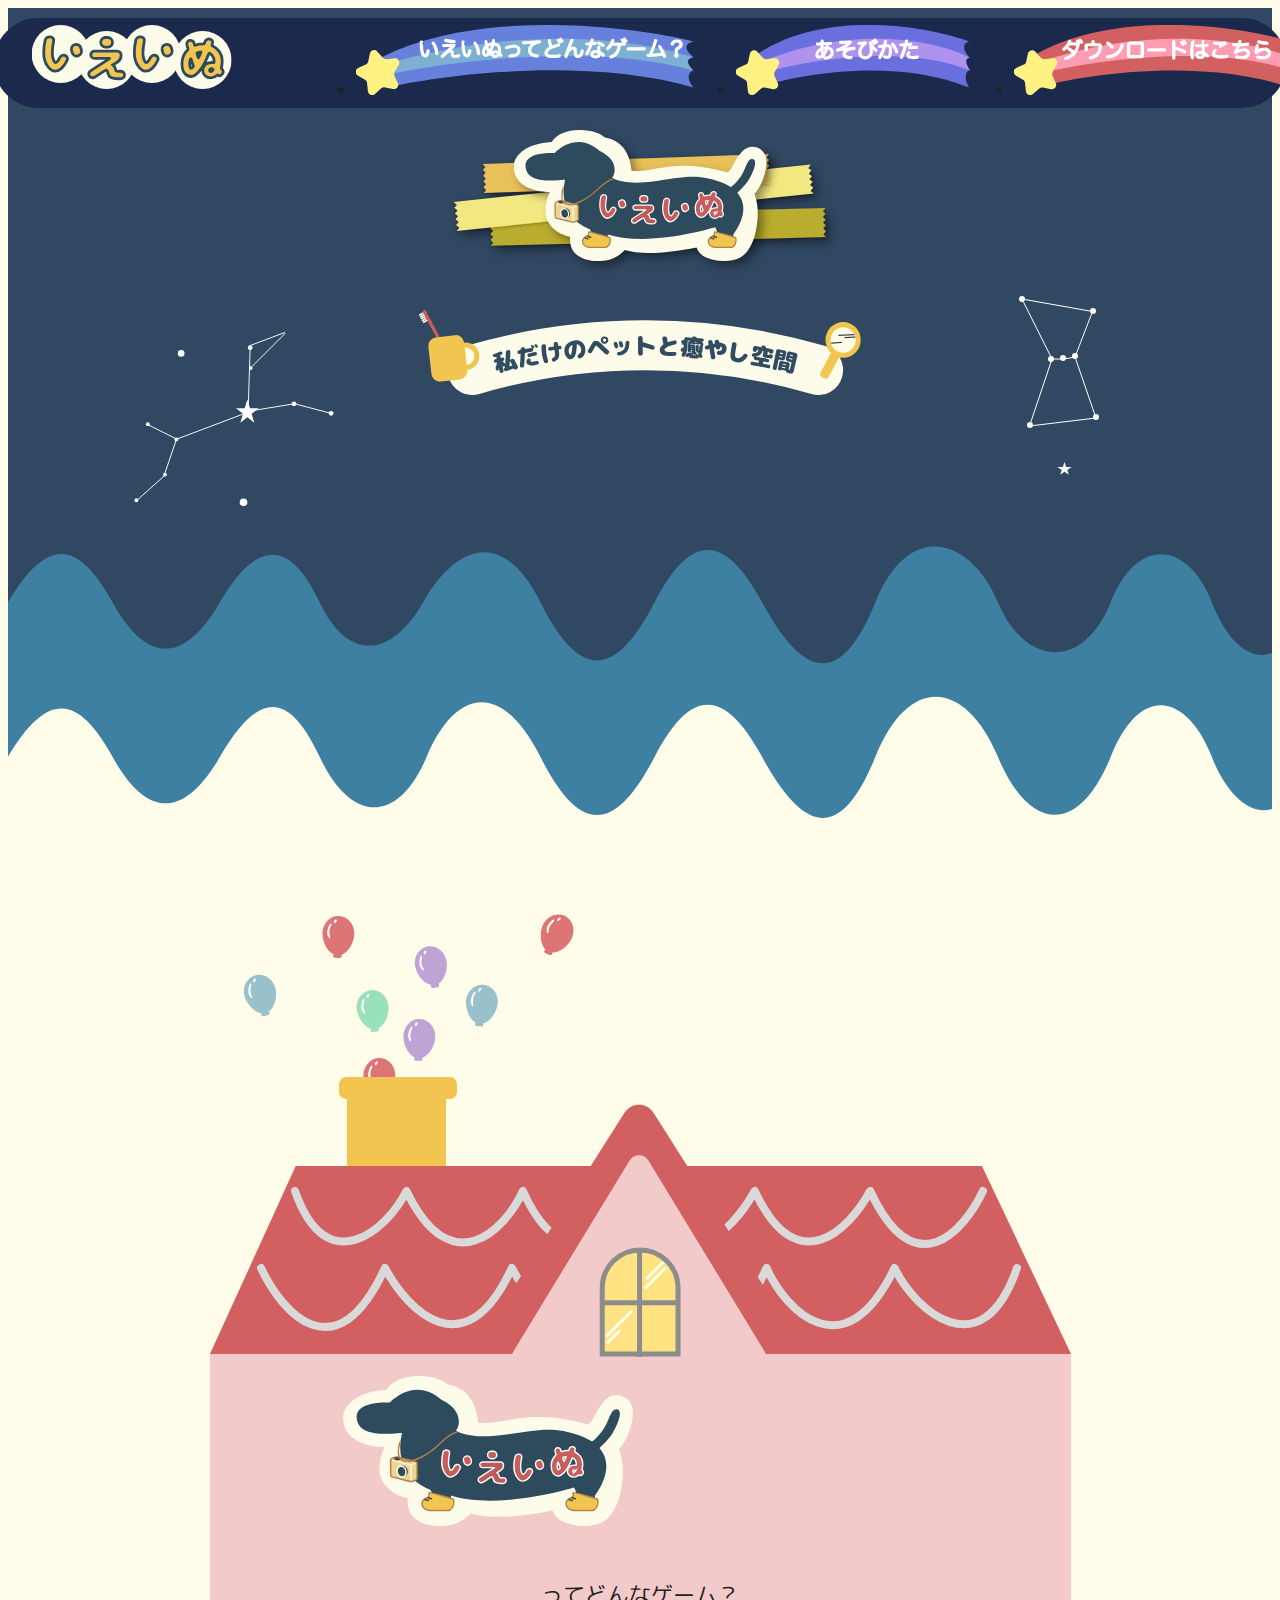
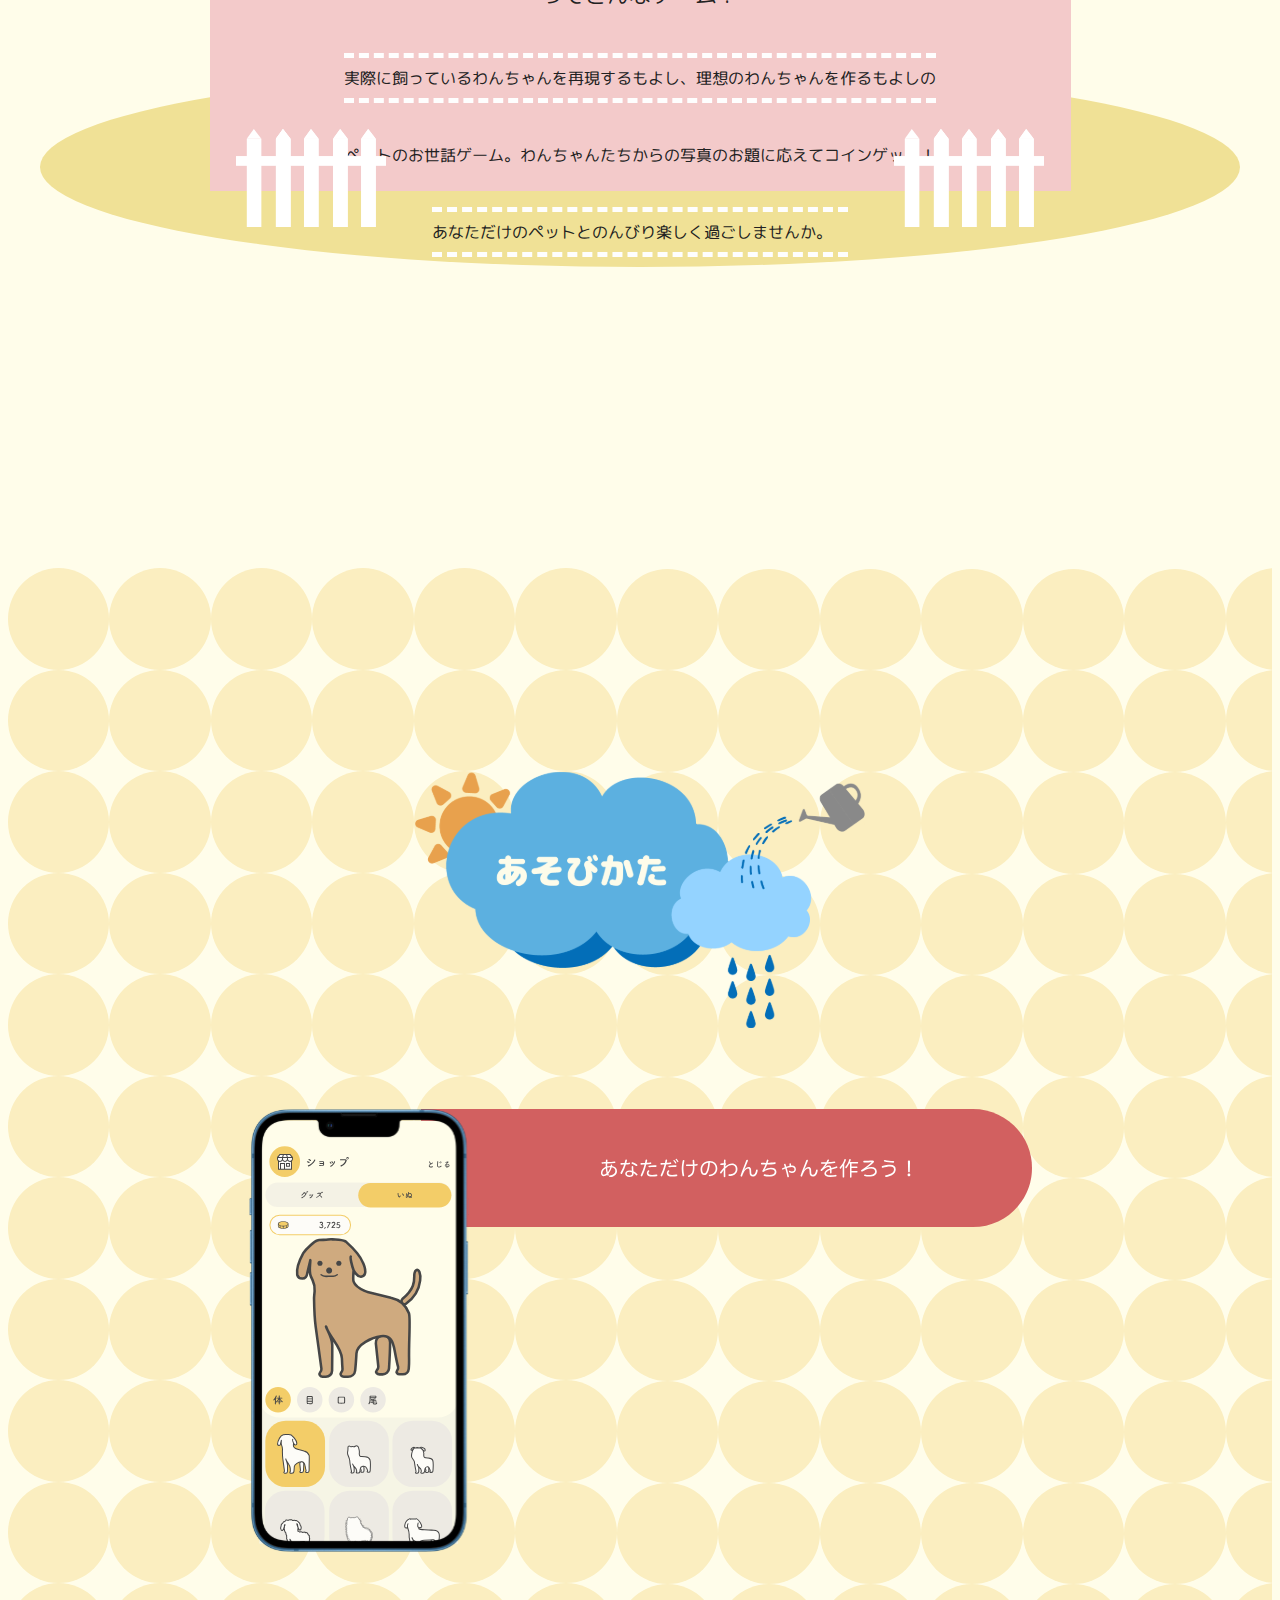
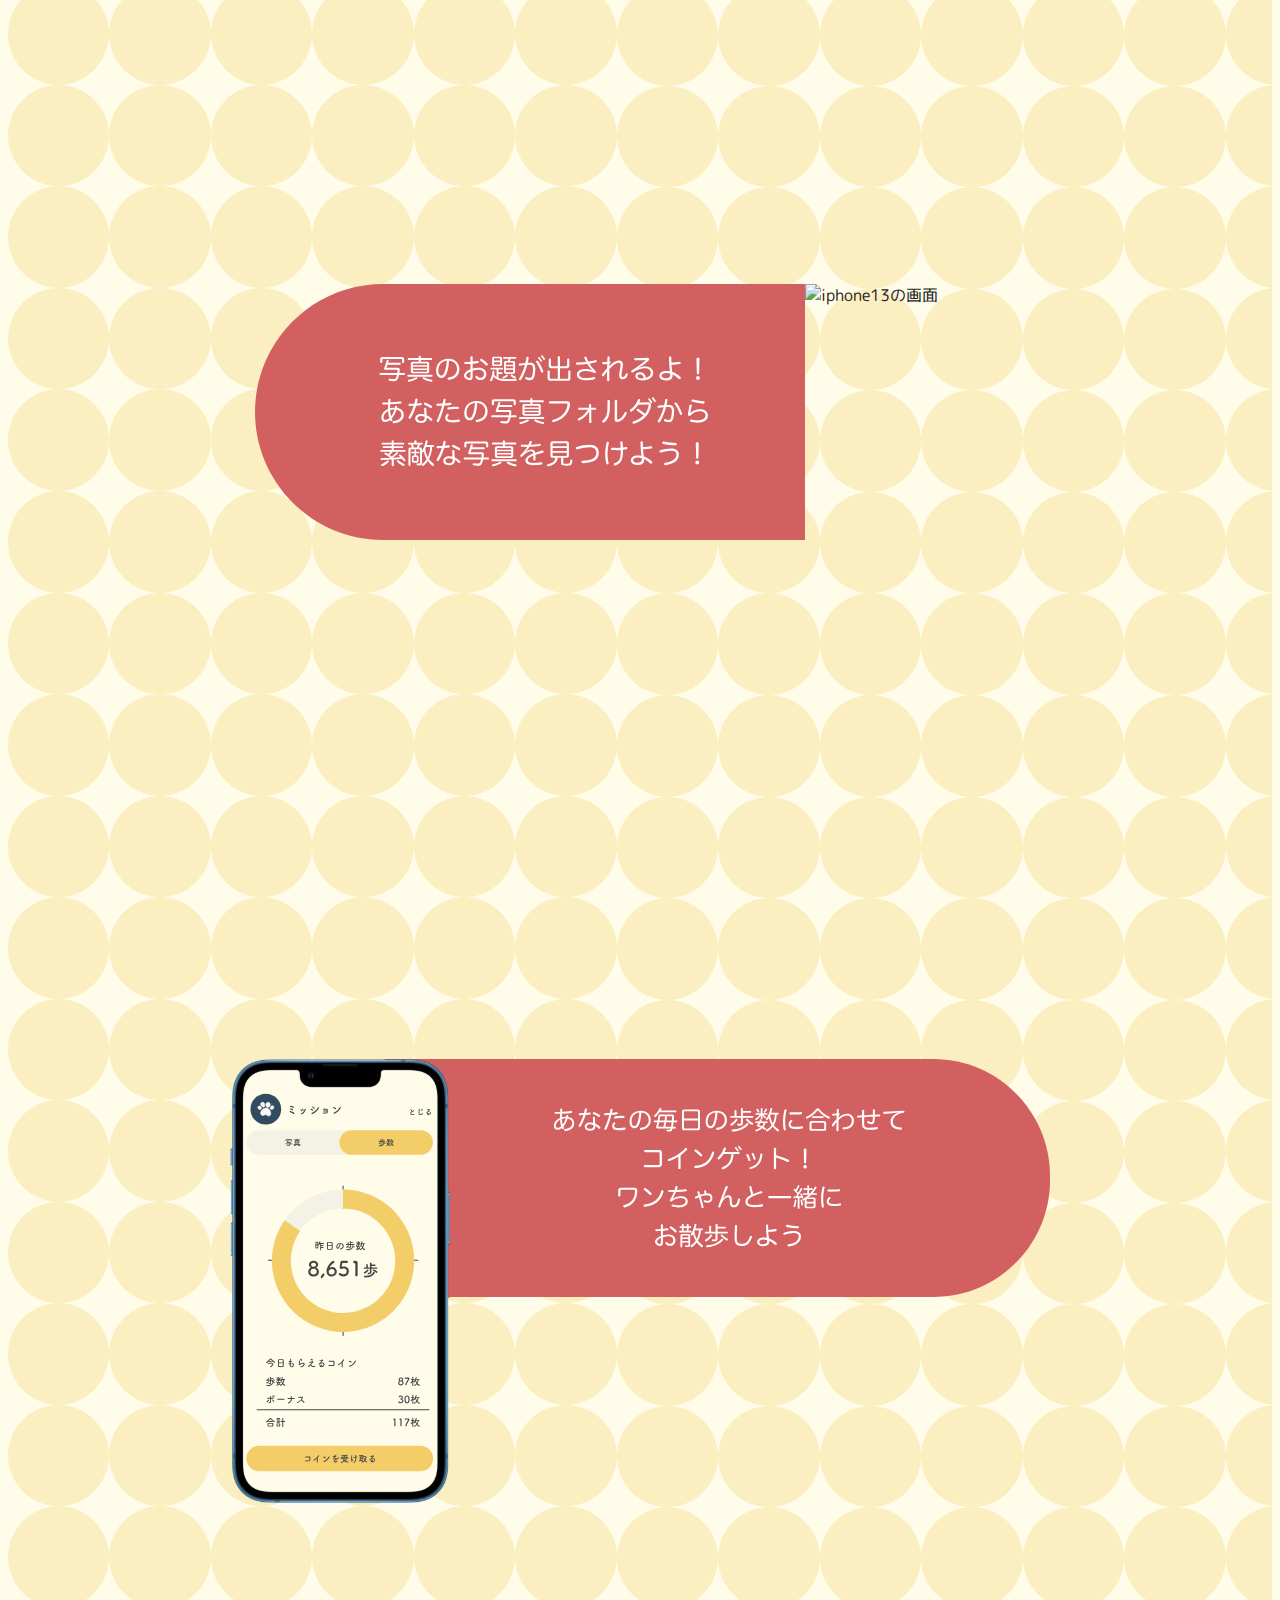
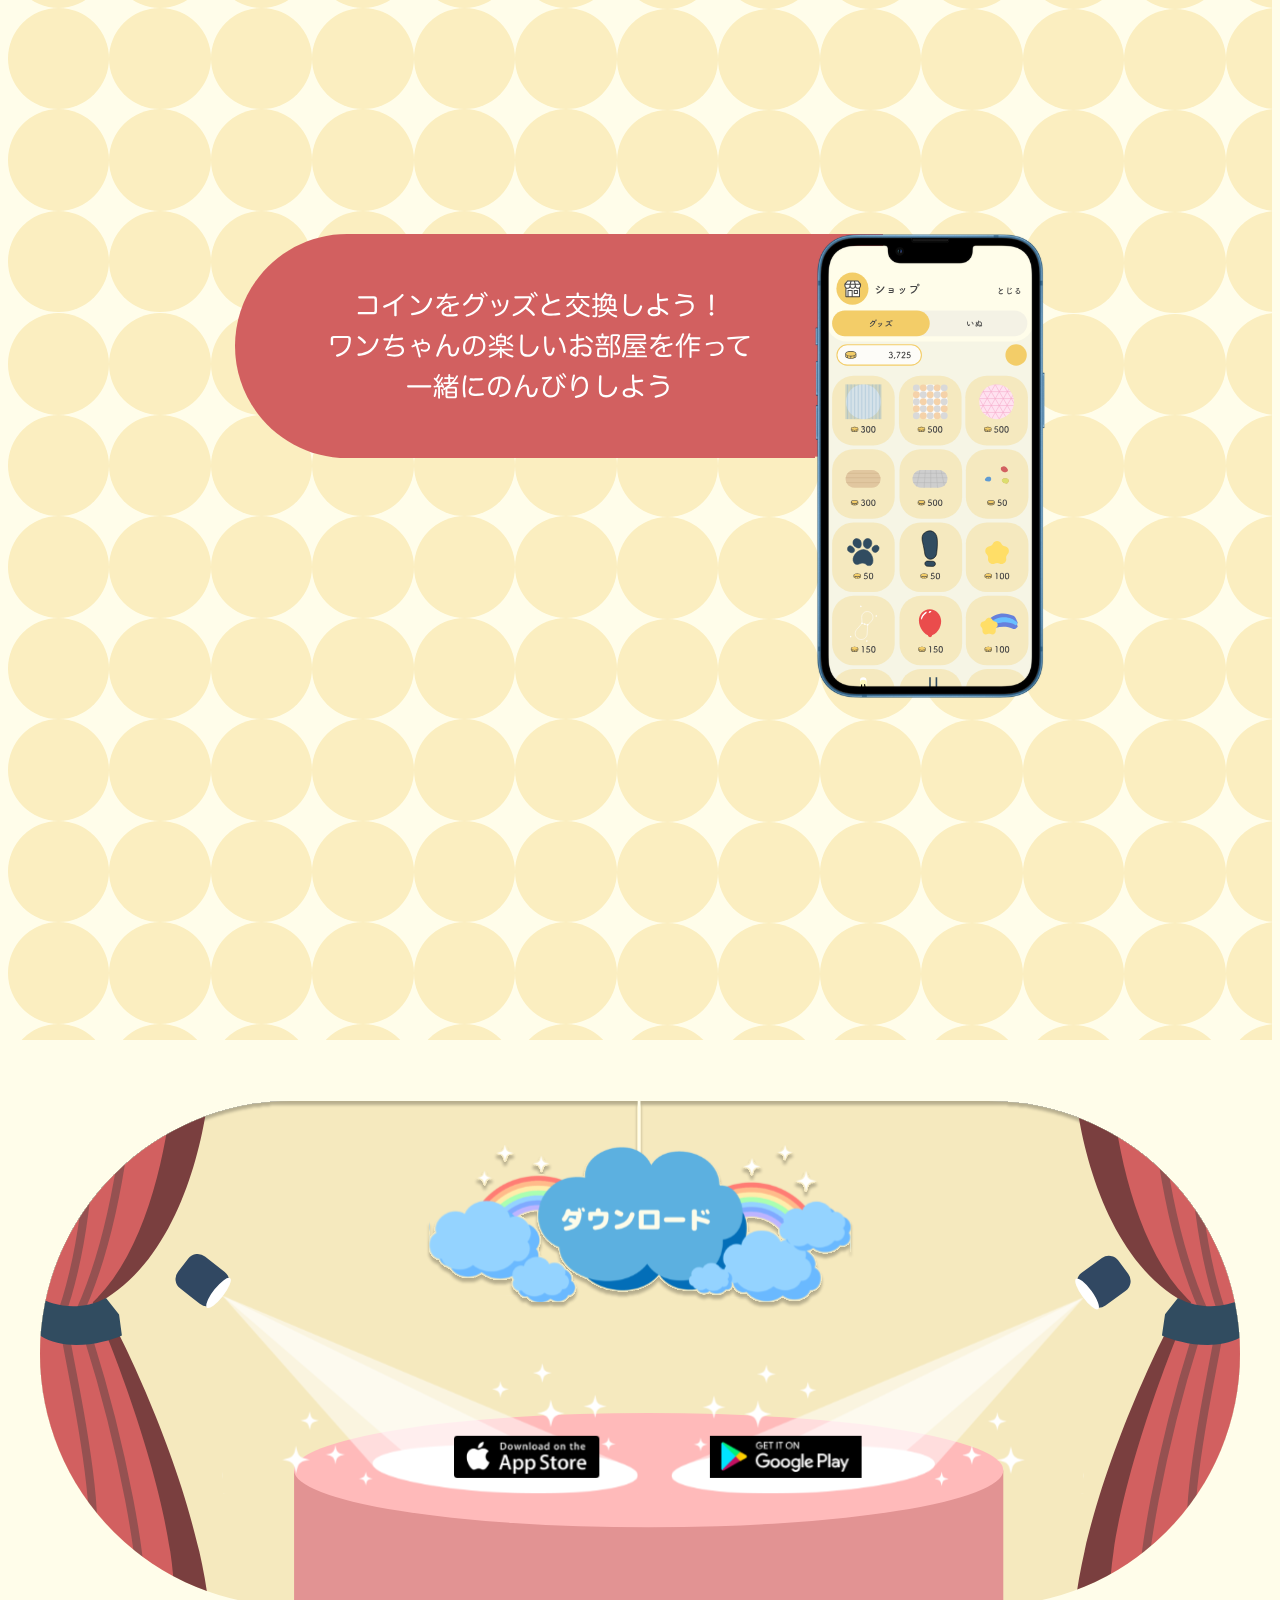
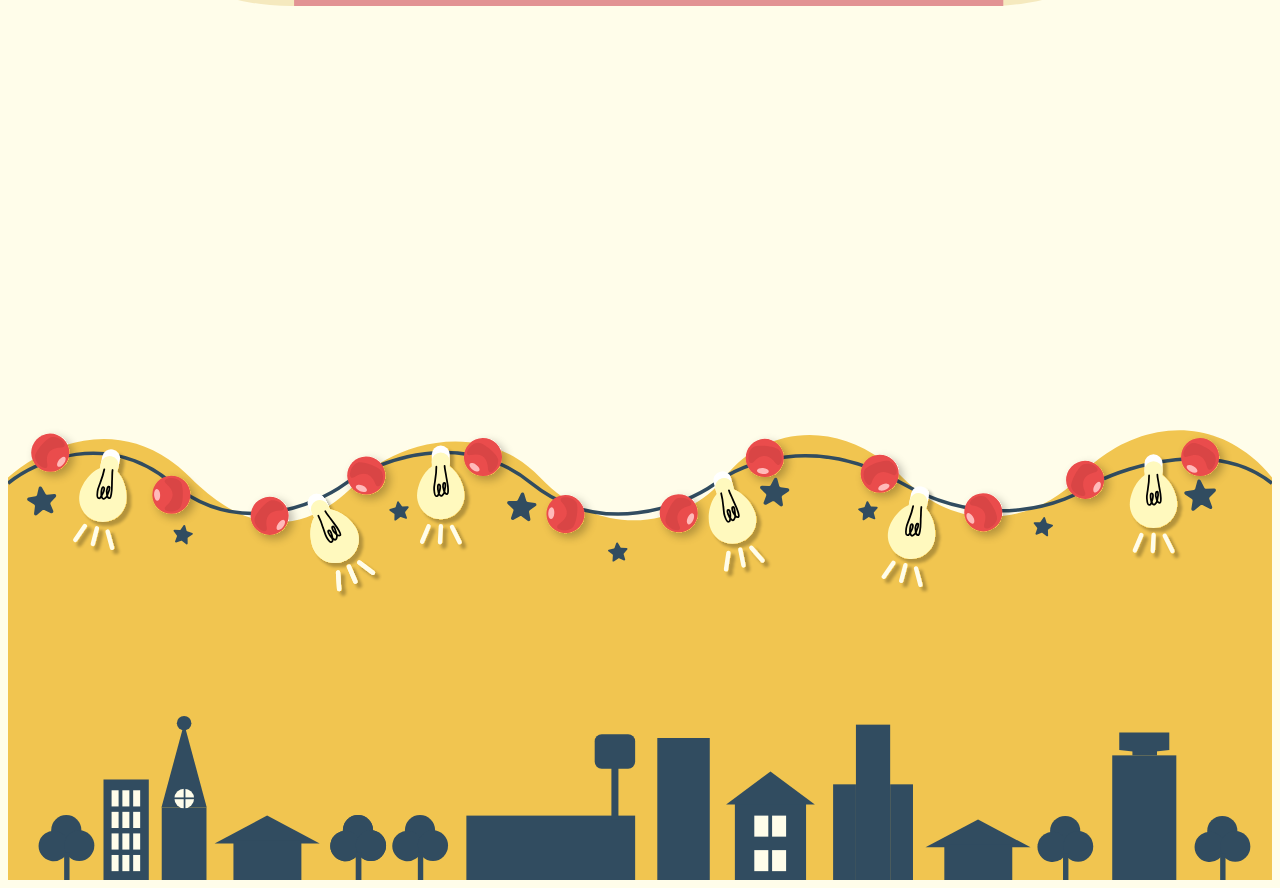
==== index.html @ 3e68071a "test deploy" ====
<!DOCTYPE html>
<html lang="ja">

<head>
  <meta charset="UTF-8" />
  <meta http-equiv="X-UA-Compatible" content="IE=edge" />
  <meta name="viewport" content="width=device-width, initial-scale=1.0" />
  <!-- CSS -->
  <link rel="stylesheet" href="https://cdn.jsdelivr.net/npm/destyle.css@1.0.15/destyle.css" />
  <link rel="stylesheet" href="./style.css" />

  <!-- fonts -->
  <link rel="preconnect" href="https://fonts.googleapis.com" />
  <link rel="preconnect" href="https://fonts.gstatic.com" crossorigin />
  <link href="https://fonts.googleapis.com/css2?family=M+PLUS+Rounded+1c&display=swap" rel="stylesheet">

  <title>いえいぬ</title>
</head>

<body>

  <!-- (1)ここから -->
  <header class="header">
    <h1 class="title">
      <a href="#top">
        <img src="./images/hedder-logo3.svg" alt="いえいぬ" width="200px" height="auto">
      </a>
    </h1>
    <nav class="nav">
      <ul class="menu-group">
        <li class="menu-item">
          <a href="#about">
            <img class="header-button" src="./images/blue_star.svg" alt="いえいぬってどんなゲーム？" width="auto" height="70px">
          </a>
        </li>
        <li class="menu-item">
          <a href="#feature">
            <img class="header-button" src="./images/purple_star.svg" alt="あそびかた" width="auto" height="70px">
          </a>
        </li>
        <li class="menu-item">
          <a href="#install">
            <img class="header-button" src="./images/red_star.svg" alt="ダウンロードはこちら" width="auto" height="70px">
          </a>
        </li>
      </ul>
    </nav>
  </header>
  <!-- (1)ここまで -->


  <main class="main">

    <!-- (2)ここから -->
    <!-- TOP -->
    <section id="top" class="section top">
      <div class="bg-i"></div>
      <div id="particles-js"></div>

      <div id="wrapper">
        <img src="./images/tapes.svg" alt="マスキングテープ" class="top_tape">
        <img src="./images/logo.svg" alt="ロゴ" class="top_logo">
        <img src="./images/sub_title.svg" alt="サブタイトル" class="top_subtitle">
        <img src="./images/dog_star.svg" alt="犬の星座" class="dog_star">
        <img src="./images/orion_star.svg" alt="オリオン座" class="orion_star">
        <img src="./images/star1.svg" alt="星" class="star1">
        <div class="album">
          <img src="./images/dog_1.svg" alt="犬１" class="dog_1">
          <img src="./images/dog_2.svg" alt="犬2" class="dog_2">
          <img src="./images/dog_3.svg" alt="犬3" class="dog_3">
          <img src="./images/dog_4.svg" alt="犬4" class="dog_4">
          <img src="./images/dog_5.svg" alt="犬5" class="dog_5">
        </div>
      </div>

    </section>

    <!--/wrapper-->
    </div>
    <script src="https://cdn.jsdelivr.net/particles.js/2.0.0/particles.min.js"></script>
    <script src="http://coco-factory.jp/ugokuweb/wp-content/themes/ugokuweb/data/move02/5-9/js/5-9.js"></script>
    <!-- (2)ここまで -->


    <!-- (3)ここから -->
    <!-- ABOUT -->
    <section id="about" class="section about">
      <div class="_about">
        <img src="./images/house.svg" alt="家" class="about_house">
        <img src="./images/logo.svg" alt="ロゴ" class="about_logo">
        <div class="border-radius"></div>
        <img src="./images/white.svg" alt="白い柵" class="white1">
        <img src="./images/white.svg" alt="白い柵" class="white2">
        <div class="about text">
          <p class="about text1">ってどんなゲーム？</p>
          <p class="about text2">実際に飼っているわんちゃんを再現するもよし、理想のわんちゃんを作るもよしの</p>
          <p class="about text3">ペットのお世話ゲーム。わんちゃんたちからの写真のお題に応えてコインゲット！</p>
          <p class="about text4">あなただけのペットとのんびり楽しく過ごしませんか。　</p>
        </div>
      </div>

    </section>
    <!-- (3)ここまで -->


    <!-- (4)ここから -->
    <!-- サービスの特徴 -->
    <section id="feature" class="section feature">
      <h2>
        <img src="./images/feature_clowd2@300x 1.svg" alt="遊び方雲" class="feature_cloud2">
      </h2>

      <div class="feature_all">
        <div class="f1">
          <img src="./images/iphone13_.1.svg" alt="iphone13の画面" class="iphone13_2">
          <img src="./images/red_feature1.svg" alt="遊び方説明" class="redfeature1">
          <div class="footprints1">
            <img src="./images/footprint.svg" alt="足跡" class="footprint1 _1 fadeIn">
            <img src="./images/footprint_2.svg" alt="" class="footprint1 _2 fadeIn">
            <img src="./images/footprint.svg" alt="" class="footprint1 _3 fadeIn">
            <img src="./images/footprint_2.svg" alt="" class="footprint1 _4 fadeIn">
            <img src="./images/footprint.svg" alt="" class="footprint1 _5 fadeIn">
            <img src="./images/footprint_2.svg" alt="" class="footprint1 _6 fadeIn">
          </div>
        </div>
        <div class="f2">
          <img src="./images/red_feature2.svg" alt="遊び方説明" class="red feature2">
          <img src="./images/iphone13.2.svg" alt="iphone13の画面" class="iphone13_2">
          <div class="footprints2">
            <img src="./images/dog_footprint.svg" alt="" class="footprint2 _1 fadeIn">
            <img src="./images/dog_footprint.svg" alt="" class="footprint2 _2 fadeIn">
            <img src="./images/dog_footprint.svg" alt="" class="footprint2 _3 fadeIn">
            <img src="./images/dog_footprint.svg" alt="" class="footprint2 _4 fadeIn">
            <img src="./images/dog_footprint.svg" alt="" class="footprint2 _5 fadeIn">
            <img src="./images/dog_footprint.svg" alt="" class="footprint2 _6 fadeIn">
          </div>
        </div>

        <div class="f3">
          <img src="./images/iphone13.3.svg" alt="iphone13の画面" class="iphone13_3">
          <img src="./images/red_feature3.svg" alt="遊び方説明" class="red feature3">
          <div class="footprints3">
            <img src="./images/footprint.svg" alt="" class="footprint3 _1 fadeIn">
            <img src="./images/footprint_2.svg" alt="" class="footprint3 _2 fadeIn">
            <img src="./images/footprint.svg" alt="" class="footprint3 _3 fadeIn">
            <img src="./images/footprint_2.svg" alt="" class="footprint3 _4 fadeIn">
            <img src="./images/footprint.svg" alt="" class="footprint3 _5 fadeIn">
            <img src="./images/footprint_2.svg" alt="" class="footprint3 _6 fadeIn">
          </div>
        </div>

        <div class="f4">
          <img src="./images/red_feature4.svg" alt="遊び方説明" class="red feature4">
          <img src="./images/iphone13.4.svg" alt="iphone13の画面" class="iphone13_4">
          <div class="footprints4">
            <img src="./images/dog_footprint.svg" alt="" class="footprint4 _1 fadeIn">
            <img src="./images/dog_footprint.svg" alt="" class="footprint4 _2 fadeIn">
            <img src="./images/dog_footprint.svg" alt="" class="footprint4 _3 fadeIn">
            <img src="./images/dog_footprint.svg" alt="" class="footprint4 _4 fadeIn">
            <img src="./images/dog_footprint.svg" alt="" class="footprint4 _5 fadeIn">
            <img src="./images/dog_footprint.svg" alt="" class="footprint4 _6 fadeIn">
          </div>
        </div>
      </div>
    </section>

    <!-- (4)ここまで -->


    <!-- (5)ここから -->
    <!-- インストール -->
    <section id="install" class="section install">
      <img src="./images/download4.svg" class="download">
    </section>
    <!-- (5)ここまで -->

  </main>


  <!--  (6)ここから -->
  <footer class="footer">
    <img src="./images/footer.svg" alt="フッター">
  </footer>
  <!-- (6)ここまで -->

  <!-- JS -->
  <script src="./index.js"></script>

</body>

</html>
---- style.css ----
/* フォントファイル読み込みのための記述 */
/* @font-face {
  font-family: "main-font";
  src: url("./fonts/file-name.woff") format("woff");
} */



/*
決まっている分だけでも事前に使用しておく
ex) root:{}のメインカラーやbody{}のフォント指定など
*/

/*
[注意事項]
1) 同じクラス名・ID名を使用しないように気を付ける
2) 基本的にタグ名をセレクタには使用しない
  ただし、".top > img"みたいなタグ名の使用方法はOK
*/


:root{
  --main-color:#fefefe;
  --color-black:#212121;
  --header-height:100px;
}

html {
  scroll-behavior: smooth;
}

body {
  font-family: 'M PLUS Rounded 1c', sans-serif;
  color: var(--color-black);
  min-height: 100vh;
  overflow-x: hidden;
  display:flex;
  flex-direction: column;
}

.main {
  flex: 1;
}

/*  */
body {
  font-family: 'M PLUS Rounded 1c', sans-serif;
  color: var(--color-black);
  min-height: 100vh;
  overflow-x: hidden;
  display:flex;
  flex-direction: column;
  background-color: #fffdea;
}
/*  */



/* (1)ここから */
/* .header{
  z-index: 100;
  display: flex;
  width: 95%;
  height: 80px;
  background-color: #1b294c;
  align-items: center;
  border-radius: 60px;
  position: fixed;
  margin-top: 20px;
  margin-left: 30px;
  margin-right: 20px;
} */

/* .title{
  margin-right: auto;
  margin-left: 3%;
} */

/* .menu-group{
  margin-right: 10px;
} */

/* .menu-item{
  list-style: none;
  display: inline-block;
  padding: 20px;
  margin-top: 20px;
  color: #FFFFFF;
} */


/*  */
.header {
  position: fixed;
  width: 95vw;
  height: 10vh;

  padding-left: 3vw;
  padding-right: 3vw;

  top: 2vh;
  left: 50%;
  transform: translateX(-50%);

  background-color: #1b294c;
  border-radius: 5vh;

  display: flex;
  justify-content: space-between;
  align-items: center;
  z-index: 100;
}

.title {
  display: inline-block;
}

.menu-group {
  display: flex;
  justify-content: center;
  align-items: center;
  gap: 5%;
}

/*  */



/* (1)ここまで */

.section{
  scroll-margin-top: var(---header-height);
}

/* (2)ここから */
/* .section.top {
  scroll-margin-top: var(--header-height);
  width: 100%;
  height: 100vh;
  background-color: #fffdea;
  position: relative;
}

._top {
  display: flex;
  flex-direction: column;
  justify-content: center;
  align-items: center;
  width: 100%;
  height: 80vh;
}

.dog_star {
  width: 200px;

  position: absolute;
  top: 45%;
  left: 10%;
}

.orion_star {
  position: absolute;
  top: 40%;
  left: 80%;
}

.star1 {
  position: absolute;
  top: 63%;
  left: 83%;
  width: 15px;
}

#particles-js{
  position:absolute;
  width: 110%;
  height: 100%;
}

#wrapper{
  position: absolute;
  width:110%;
  height: 100%;
}

.top_tape {
  width: 470px;
  height: auto;
  filter: drop-shadow(5px 5px 5px rgba(0,0,0,0.4));

  position: absolute;
  top: 28%;
  left: 50%;
  transform: translateX(-50%);
}

.top_logo {
  width: 290px;
  height: auto;
  filter: drop-shadow(5px 5px 5px rgba(0,0,0,0.4));

  position: absolute;
  top: 25%;
  left: 50%;
  transform: translateX(-50%);
}

.top_subtitle{
  width: 500px;
  height: auto;

  position: absolute;
  top: 45%;
  left: 50%;
  transform: translateX(-50%);
}

.album {
  position: absolute;
  top: 60%;
	left: 50%;
  transform: translateX(-50%);
}

.album img {
  animation-name: album;
  animation-duration: 10s;
  animation-iteration-count: infinite;
  opacity: 0;
}

.dog_1 {
  border-radius: 50%;
  width:  300px;
  height: 300px;
  display: block;
  margin: 0 auto;
  animation-delay:0s;
  -webkit-animation-delay:0s;
}

.dog_2 {
  border-radius: 50%;
  width:  300px;
  height: 300px;

  position: absolute;
  top: 0px;
  animation-delay:2s;
  -webkit-animation-delay:2s;
}

.dog_3 {
  border-radius: 50%;
  width:  300px;
  height: 300px;
  position: absolute;
  top: 0px;
  animation-delay:4s;
  -webkit-animation-delay:4s;
}

.dog_4 {
  border-radius: 50%;
  width:  300px;
  height: 300px;
  position: absolute;
  top: 0px;
  animation-delay:6s;
  -webkit-animation-delay:6s;
}

.dog_5 {
  border-radius: 50%;
  width:  300px;
  height: 300px;
  position: absolute;
  top: 0px;
  animation-delay:8s;
  -webkit-animation-delay:8s;
}

@keyframes album {
  0%{ opacity: 0;}
  10%{ opacity: 1;}
  20%{ opacity: 1;}
  30%{ opacity: 0;}
  100%{ opacity: 0;}
}

@-webkit-keyframes album {
  0%{ opacity: 0;}
  10%{ opacity: 1;}
  20%{ opacity: 1;}
  30%{ opacity: 0;}
  100%{ opacity: 0;}
} */


.section.top {
  width: 100%;
  height: 100vh;
  position: relative;
}

.top > .bg-i {
  width: 100%;
  height: 100%;
  background-image: url(./images/top_sky.svg);
  background-size: auto 90%;
  background-repeat: repeat-x;
}

#particles-js {
  position: absolute;
  width: 100%;
  height: 90%;
  top: 0;
  left: 0;
}

#wrapper {
  position: absolute;
  z-index: 1;
  top: 0;
  left: 0;
  width: 100%;
  height: 80%;
}

.dog_star {
  width: 200px;

  position: absolute;
  top: 45%;
  left: 10%;
}

.orion_star {
  position: absolute;
  top: 40%;
  left: 80%;
}

.star1 {
  position: absolute;
  top: 63%;
  left: 83%;
  width: 15px;
}

.top_tape {
  width: 30%;
  height: auto;
  filter: drop-shadow(5px 5px 5px rgba(0,0,0,0.4));

  position: absolute;
  top: 20%;
  left: 50%;
  transform: translateX(-50%);
}

.top_logo {
  width: 20%;
  height: auto;
  filter: drop-shadow(5px 5px 5px rgba(0,0,0,0.4));

  position: absolute;
  top: 17%;
  left: 50%;
  transform: translateX(-50%);
}

.top_subtitle{
  width: 35%;
  height: auto;

  position: absolute;
  top: 42%;
  left: 50%;
  transform: translateX(-50%);
}


.album {
  position: absolute;
  top: 60%;
	left: 50%;
  transform: translateX(-50%);
}

.album img {
  animation-name: album;
  animation-duration: 10s;
  animation-iteration-count: infinite;
  opacity: 0;
}

.dog_1 {
  border-radius: 50%;
  width:  35vh;
  height: 35vh;
  display: block;
  margin: 0 auto;
  animation-delay:0s;
  -webkit-animation-delay:0s;
}

.dog_2 {
  border-radius: 50%;
  width:  35vh;
  height: 35vh;

  position: absolute;
  top: 0px;
  animation-delay:2s;
  -webkit-animation-delay:2s;
}

.dog_3 {
  border-radius: 50%;
  width:  35vh;
  height: 35vh;
  position: absolute;
  top: 0px;
  animation-delay:4s;
  -webkit-animation-delay:4s;
}

.dog_4 {
  border-radius: 50%;
  width:  35vh;
  height: 35vh;
  position: absolute;
  top: 0px;
  animation-delay:6s;
  -webkit-animation-delay:6s;
}

.dog_5 {
  border-radius: 50%;
  width:  35vh;
  height: 35vh;
  position: absolute;
  top: 0px;
  animation-delay:8s;
  -webkit-animation-delay:8s;
}

@keyframes album {
  0%{ opacity: 0;}
  10%{ opacity: 1;}
  20%{ opacity: 1;}
  30%{ opacity: 0;}
  100%{ opacity: 0;}
}

@-webkit-keyframes album {
  0%{ opacity: 0;}
  10%{ opacity: 1;}
  20%{ opacity: 1;}
  30%{ opacity: 0;}
  100%{ opacity: 0;}
}


/* (2)ここまで */


/* (3)ここから */
.section.about {
  scroll-margin-top: var(--header-height);
  width: 100%;
  height: 140vh;
  background-color: #fffdea;
}

._about {
  display: flex;
  flex-direction: column;
  justify-content: center;
  align-items: center;

  position: relative;
}

.about_house {
  z-index: 20;

}

.about_logo {
  width: 290px;
  height: auto;

  position: absolute;
  z-index: 30;
  top: 53%;
  left: 38%;
  transform: translateX(-50%);
}

.about_logo {
  animation: about_logo 3s infinite ease-in-out .8s alternate;
  display: inline-block;
  transition: 1.0s ease-in-out;
}

@keyframes about_logo {
  0% {
    transform:translate(0, 0) rotate(-3deg);
  }
  50% {
    transform:translate(0, -3px) rotate(0deg);
  }
  100% {
    transform:translate(0, 0) rotate(3deg);
  }
}

.about.text {
  position:absolute;
  top: 73%;
  left: 50%;
  transform: translateX(-50%);
  z-index: 40;
  line-height: 40px;

  display: flex;
  flex-direction: column;
  justify-content: center;
  align-items: center;
}

.about.text1 {
  font-size: 22px;
  color: #212121;
}
.about.text2 {
  font-size: medium;
  color: #212121;
  border-top: dashed 5px #fefefe;
  border-bottom:dashed 5px #fefefe;
}

.about.text3 {
  font-size: medium;
  color: #212121;
}

.about.text4 {
  font-size: medium;
  color: #212121;
  border-top: dashed 5px #fefefe;
  border-bottom:dashed 5px #fefefe;
}

.border-radius {
  width: 1200px;
  height: 200px;
  line-height: 100px;
  background-color: #f0e196;
  border-radius: 50%;

  position: absolute;
  z-index: 10;
  top: 86%;
  left: 50%;
  transform: translateX(-50%);
}

.white1{
  width: 150px;
  position: absolute;
  z-index: 50;
  top: 93%;
  left: 18%;
}


.white2{
  width: 150px;
  position: absolute;
  z-index: 50;
  top: 93%;
  right: 18%;
}

/* (3)ここまで */


/* (4)ここから */
.section.feature {
  scroll-margin-top: var(--header-height);
  height: 408vh;
  background-color: #fffdea;
  background-image: url(./images/yellow_circles.svg);
  width: 100%;

  display: flex;
  justify-content: center;
  flex-direction: column;
  gap: 20px;
}

h2 {
  display: flex;
  justify-content: center;
  align-items: flex-end;
  width: 100%;
  height: 50vh;
}

.feature_cloud2 {
  width: 450px;
  height: auto;
}

.feature_all {
  display: flex;
  justify-content: center;
  align-items: center;
  flex-direction: column;
  gap: 10px;

  width: 100%;
  height: 360vh;
}

.f1 {
  height: 85vh;
  display: flex;
  align-items: flex-start;
  justify-content: center;

  position: relative;
}

.iphone13_1 {
  width: 230px;
  height: auto;
}

.red.feature1 {
  width: 650px;
  height: auto;
}

.footprints1 {
  position: absolute;
  top: 20%;
  right: 10%;
  width: 480px;
  height: 60vh;
}

.footprint1._1 {
  position: absolute;
  width: 40px;
  top: 5%;
  right:5%;
}

.footprint1._2 {
  position: absolute;
  width: 40px;
  top: 30%;
  right: 5%;
}

.footprint1._3 {
  position: absolute;
  width: 40px;
  top: 40%;
  right: 25%;
}

.footprint1._4 {
  position: absolute;
  width: 40px;
  top: 65%;
  right: 20%;
}

.footprint1._5 {
  position: absolute;
  width: 40px;
  top: 70%;
  left: 50%;
}


.footprint1._6 {
  position: absolute;
  width: 40px;
  top: 95%;
  right: 35%;
}

.f2 {
  height: 85vh;
  display: flex;
  align-items: flex-start;
  justify-content: center;

  position: relative;
}

.red.feature2 {
  width: 550px;
  height: auto;
}

.iphone13_2 {
  width: 220px;
  height: auto;
}

.footprints2 {
  position: absolute;
  top: 30%;
  left: 0%;
  width: 480px;
  height: 60vh;
}

.footprints2 img {
  position: absolute;
}

.footprint2._1 {
  top: 25%;
  left: 45%;
}

.footprint2._2 {
  top: 48%;
  left: 42%;
}

.footprint2._3 {
  top: 50%;
  left: 58%;
}

.footprint2._4 {
  top: 65%;
  left: 55%;
}

.footprint2._5 {
  top: 75%;
  left: 70%;
}


.footprint2._6 {
  top: 90%;
  left: 65%;
}

.f3 {
  height: 85vh;
  display: flex;
  align-items: flex-start;
  justify-content: center;

  position: relative;
}

.red.feature3 {
  width: 600px;
  height: auto;
}

.iphone13_3 {
  width: 220px;
  height: auto;
}

.footprints3 {
  position: absolute;
  top:30%;
  right: 0%;
  width: 480px;
  height: 60vh;
}

.footprints3 img {
  position: absolute;
}

.footprint3._1 {
  position: absolute;
  width: 40px;
  top: 15%;
  right:45%;
}

.footprint3._2 {
  position: absolute;
  width: 40px;
  top: 35%;
  right: 40%;
}

.footprint3._3 {
  position: absolute;
  width: 40px;
  top: 40%;
  right: 55%;
}

.footprint3._4 {
  position: absolute;
  width: 40px;
  top: 60%;
  right: 45%;
}

.footprint3._5 {
  position: absolute;
  width: 40px;
  top: 70%;
  left: 30%;
}


.footprint3._6 {
  position: absolute;
  width: 40px;
  top: 85%;
  right: 55%;
}


.f4 {
  height: 85vh;
  display: flex;
  align-items: flex-start;
  justify-content: center;

  position: relative;
}

.red.feature4 {
  width: 580px;
  height: auto;
}


.iphone13_4 {
  width: 230px;
  height: auto;
}

.footprints4 {
  position: absolute;
  top: 20%;
  left: 0%;
  width: 480px;
  height: 60vh;
}

.footprints4 img {
  position: absolute;
}

.footprint4._1 {
  top: 30%;
  left: 45%;
}

.footprint4._2 {
  top: 48%;
  left: 42%;
}

.footprint4._3 {
  top: 50%;
  left: 58%;
}

.footprint4._4 {
  top: 65%;
  left: 55%;
}

.footprint4._5 {
  top: 75%;
  left: 70%;
}


.footprint4._6 {
  top: 95%;
  left: 65%;
}

    /* ここから */
.fadeIn {
    transition: 1s ease;
    opacity: 0;
}
    
.fadeIn.active {
    opacity: 1;
}
/* (4)ここまで */



/* (5)ここから */
.section.install {
  scroll-margin-top: var(--header-height);
  width: 100%;
  height: 85vh;
  background-color: #fffdea;

  position: relative;
}

.download {
  width: 1200px;
  height: auto;

  position: absolute;
  top: 8%;
  left: 50%;
  transform: translateX(-50%);
}
/* (5)ここまで */


/* (6)ここから */
.footer {
  scroll-margin-top: var(--header-height);
  height: 75vh;
  width: 100%;
  background-color: #fffdea;
  display: flex;
  justify-content: center;
  align-items: flex-end;
}

.footer > img {
  width: 100%;
  height: auto;
}


/* (6)ここまで */
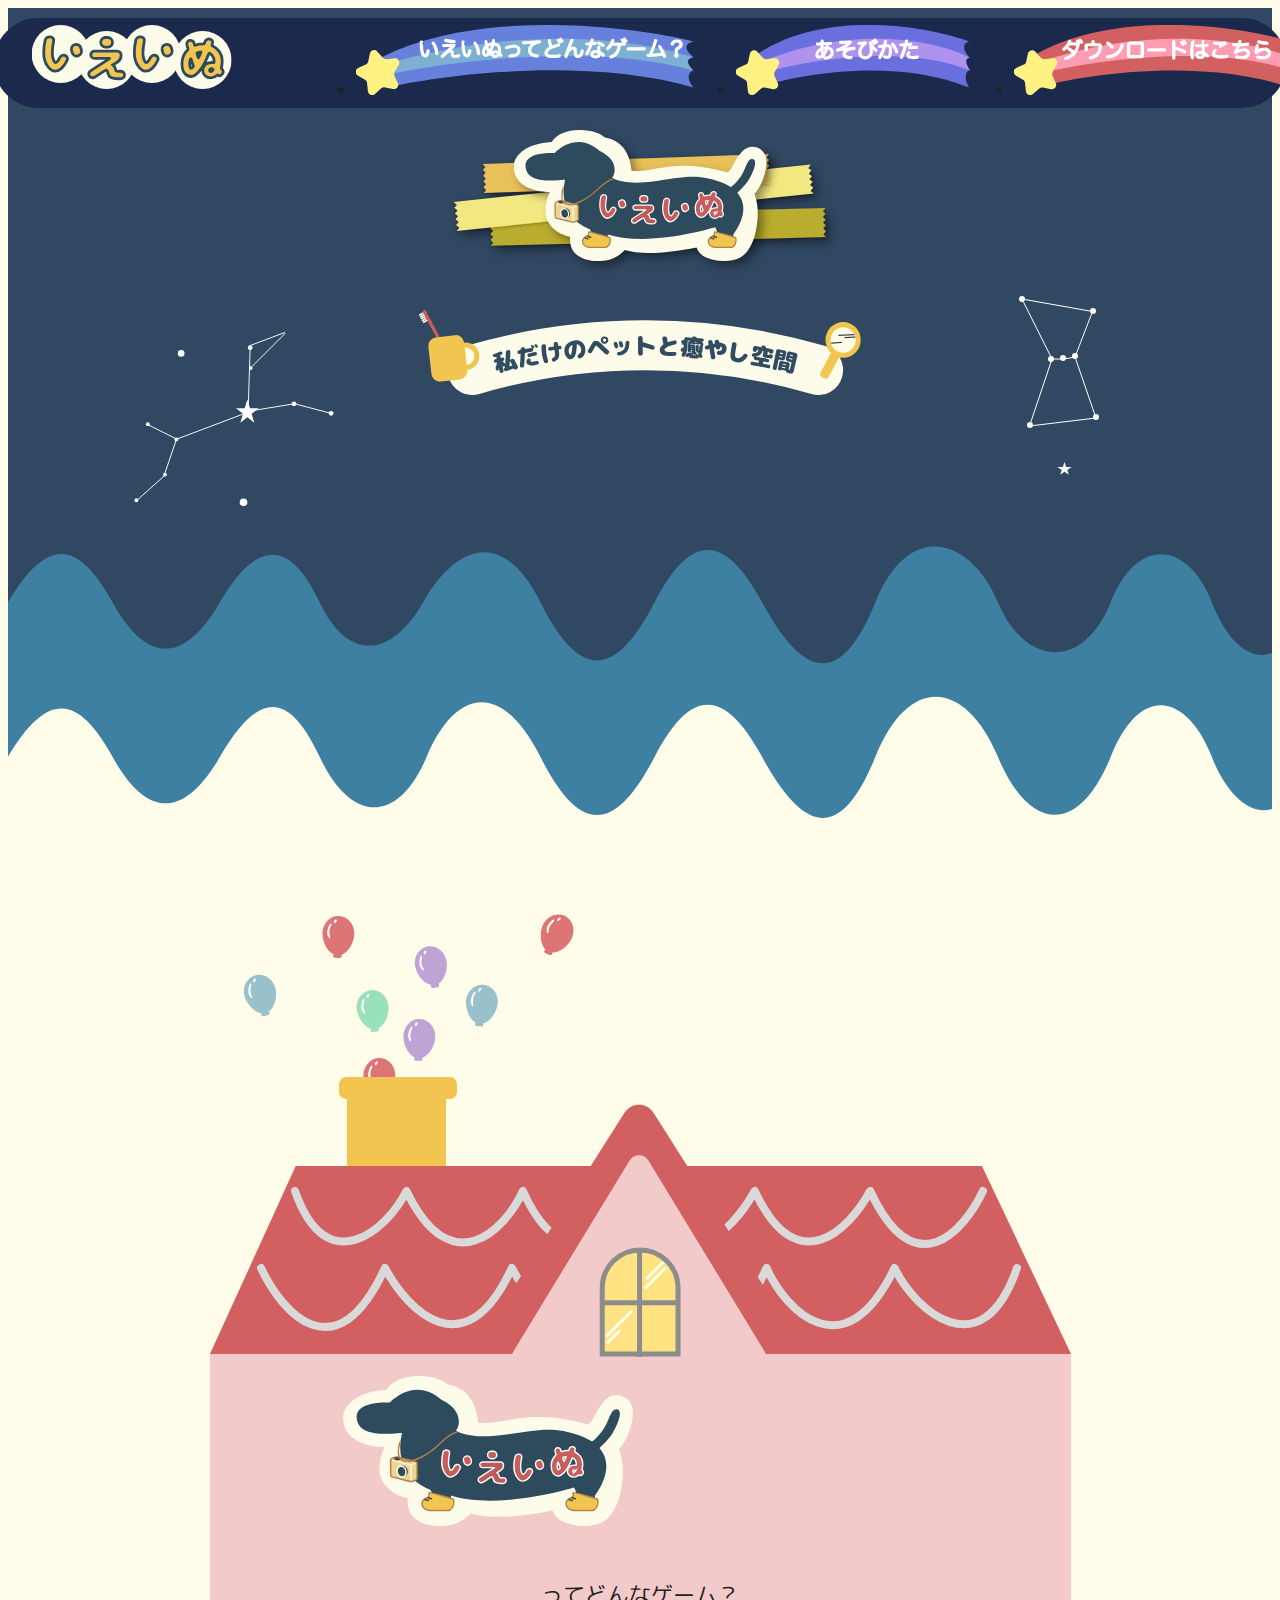
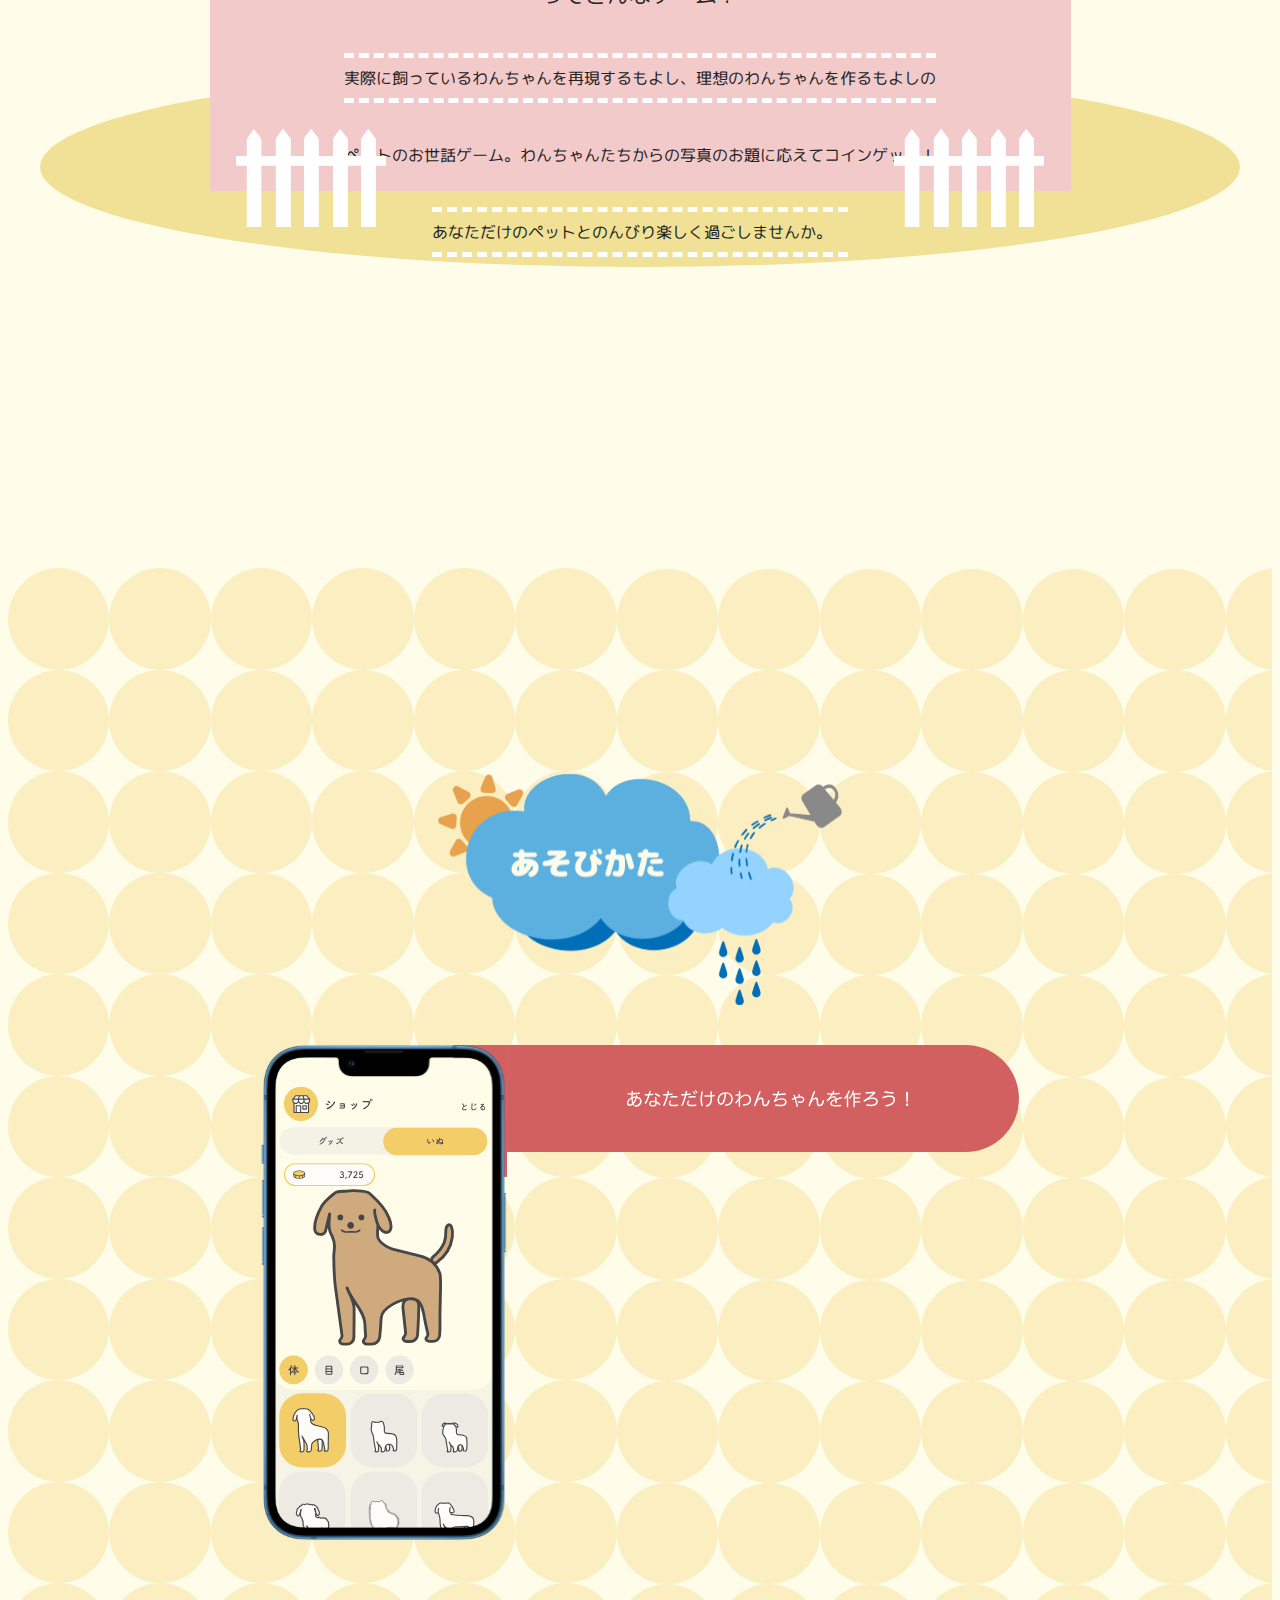
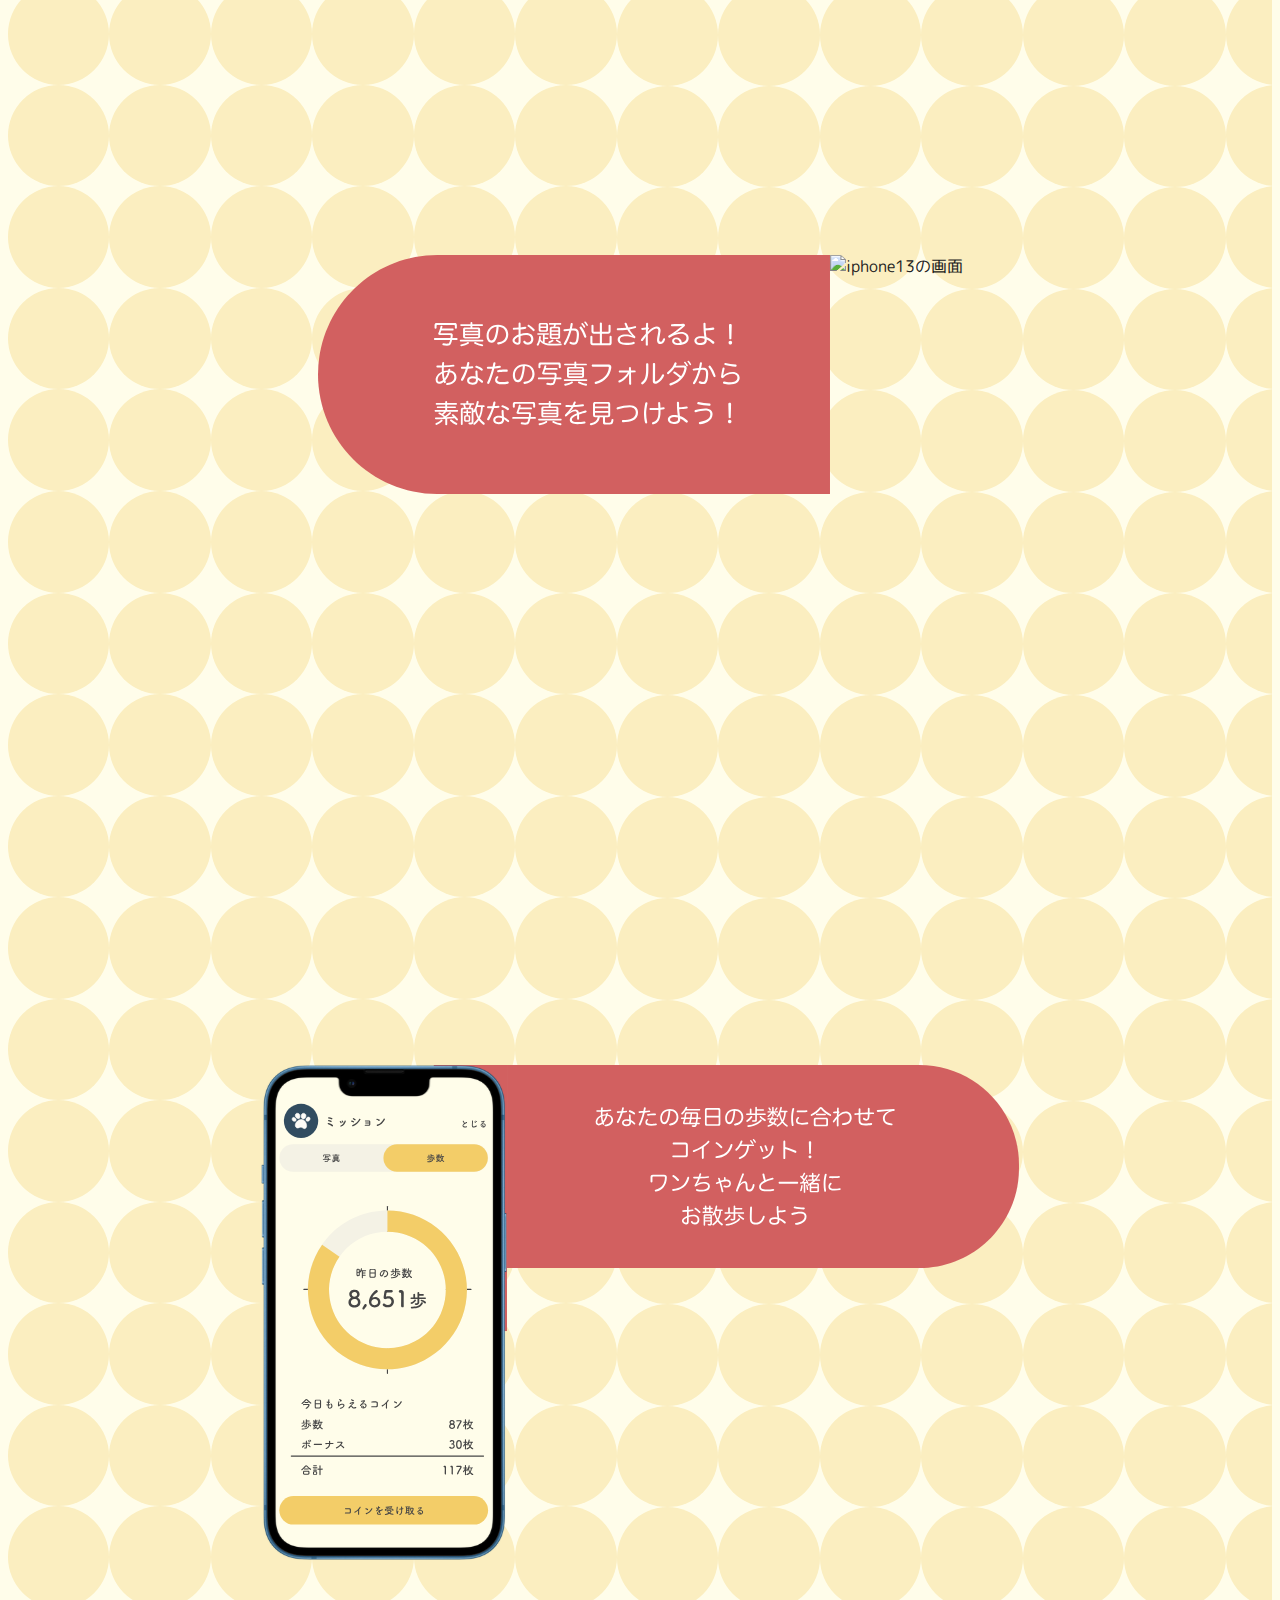
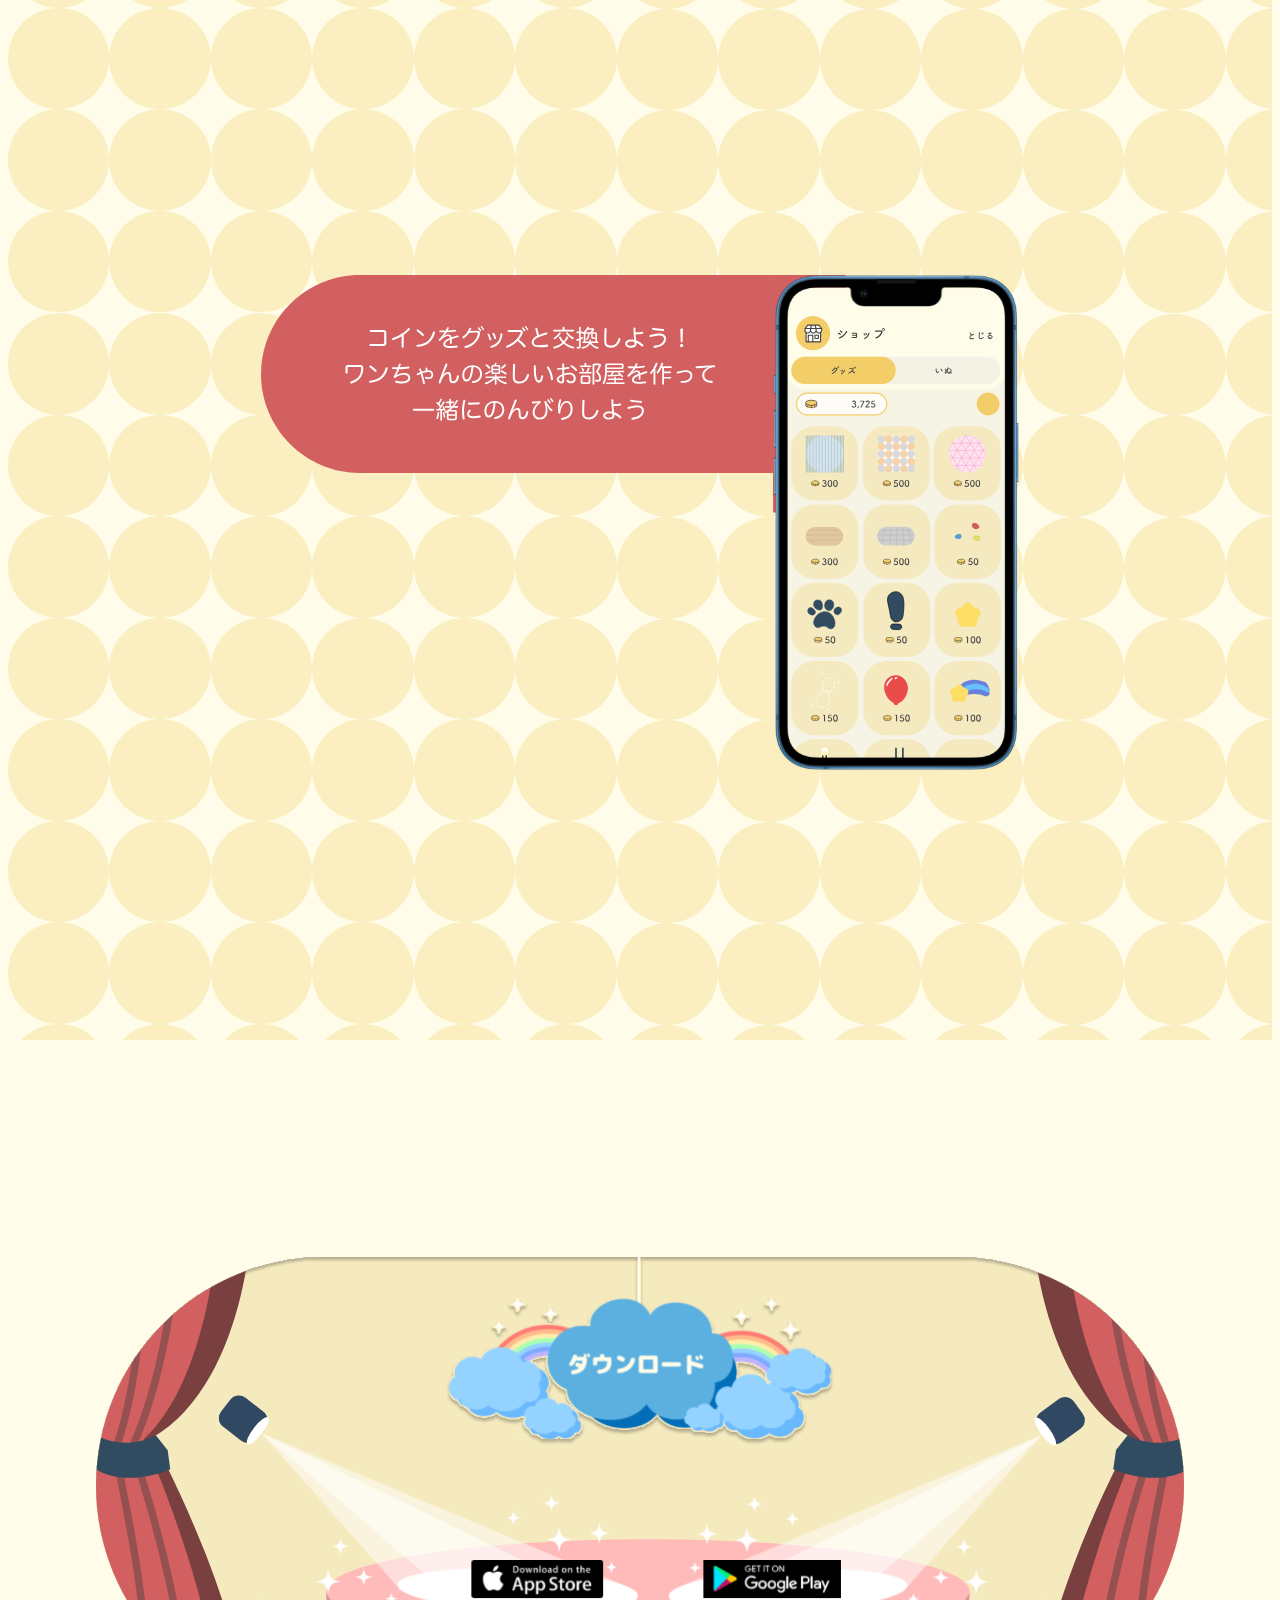
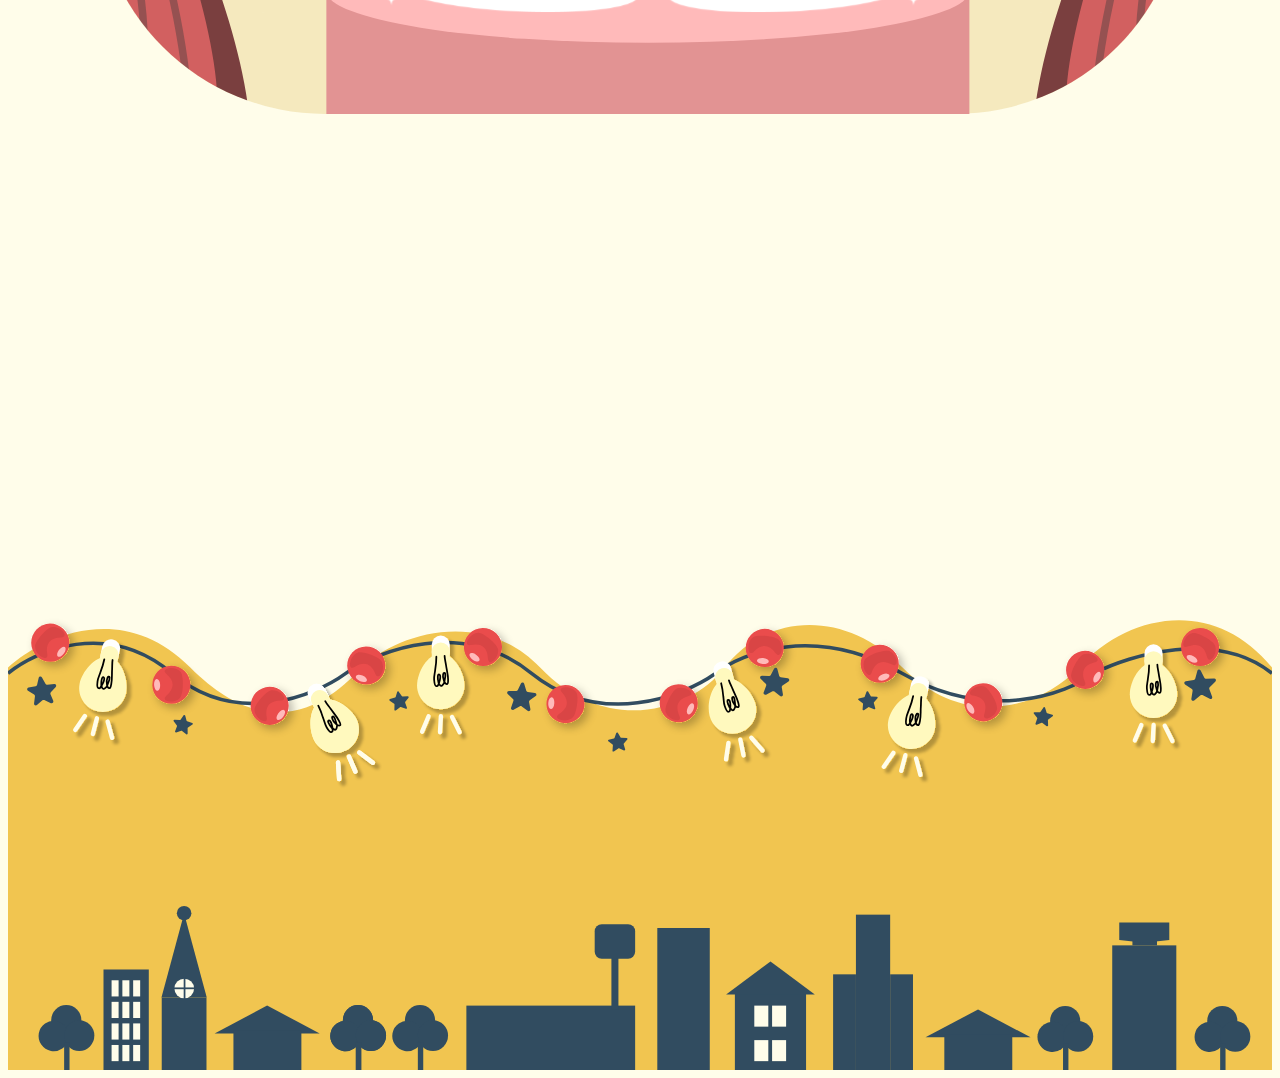
==== commit b1da087c: "finish" ====
--- a/index.html
+++ b/index.html
@@ -113,52 +113,52 @@
       <div class="feature_all">
         <div class="f1">
           <img src="./images/iphone13_.1.svg" alt="iphone13の画面" class="iphone13_2">
-          <img src="./images/red_feature1.svg" alt="遊び方説明" class="redfeature1">
+          <img src="./images/red_feature1.svg" alt="遊び方説明" class="red feature1">
           <div class="footprints1">
             <img src="./images/footprint.svg" alt="足跡" class="footprint1 _1 fadeIn">
-            <img src="./images/footprint_2.svg" alt="" class="footprint1 _2 fadeIn">
-            <img src="./images/footprint.svg" alt="" class="footprint1 _3 fadeIn">
-            <img src="./images/footprint_2.svg" alt="" class="footprint1 _4 fadeIn">
-            <img src="./images/footprint.svg" alt="" class="footprint1 _5 fadeIn">
-            <img src="./images/footprint_2.svg" alt="" class="footprint1 _6 fadeIn">
+            <img src="./images/footprint_2.svg" alt="足跡" class="footprint1 _2 fadeIn">
+            <img src="./images/footprint.svg" alt="足跡" class="footprint1 _3 fadeIn">
+            <img src="./images/footprint_2.svg" alt="足跡" class="footprint1 _4 fadeIn">
+            <img src="./images/footprint.svg" alt="足跡" class="footprint1 _5 fadeIn">
+            <img src="./images/footprint_2.svg" alt="足跡" class="footprint1 _6 fadeIn">
           </div>
         </div>
         <div class="f2">
           <img src="./images/red_feature2.svg" alt="遊び方説明" class="red feature2">
           <img src="./images/iphone13.2.svg" alt="iphone13の画面" class="iphone13_2">
           <div class="footprints2">
-            <img src="./images/dog_footprint.svg" alt="" class="footprint2 _1 fadeIn">
-            <img src="./images/dog_footprint.svg" alt="" class="footprint2 _2 fadeIn">
-            <img src="./images/dog_footprint.svg" alt="" class="footprint2 _3 fadeIn">
-            <img src="./images/dog_footprint.svg" alt="" class="footprint2 _4 fadeIn">
-            <img src="./images/dog_footprint.svg" alt="" class="footprint2 _5 fadeIn">
-            <img src="./images/dog_footprint.svg" alt="" class="footprint2 _6 fadeIn">
+            <img src="./images/dog_footprint.svg" alt="足跡" class="footprint2 _1 fadeIn">
+            <img src="./images/dog_footprint.svg" alt="足跡" class="footprint2 _2 fadeIn">
+            <img src="./images/dog_footprint.svg" alt="足跡" class="footprint2 _3 fadeIn">
+            <img src="./images/dog_footprint.svg" alt="足跡" class="footprint2 _4 fadeIn">
+            <img src="./images/dog_footprint.svg" alt="足跡" class="footprint2 _5 fadeIn">
+            <img src="./images/dog_footprint.svg" alt="足跡" class="footprint2 _6 fadeIn">
           </div>
         </div>
 
         <div class="f3">
-          <img src="./images/iphone13.3.svg" alt="iphone13の画面" class="iphone13_3">
+          <img src="./images/iphone13.3.svg" alt="iphone13の画面" class="iphone13_2">
           <img src="./images/red_feature3.svg" alt="遊び方説明" class="red feature3">
           <div class="footprints3">
-            <img src="./images/footprint.svg" alt="" class="footprint3 _1 fadeIn">
-            <img src="./images/footprint_2.svg" alt="" class="footprint3 _2 fadeIn">
-            <img src="./images/footprint.svg" alt="" class="footprint3 _3 fadeIn">
-            <img src="./images/footprint_2.svg" alt="" class="footprint3 _4 fadeIn">
-            <img src="./images/footprint.svg" alt="" class="footprint3 _5 fadeIn">
-            <img src="./images/footprint_2.svg" alt="" class="footprint3 _6 fadeIn">
+            <img src="./images/footprint.svg" alt="足跡" class="footprint3 _1 fadeIn">
+            <img src="./images/footprint_2.svg" alt="足跡" class="footprint3 _2 fadeIn">
+            <img src="./images/footprint.svg" alt="足跡" class="footprint3 _3 fadeIn">
+            <img src="./images/footprint_2.svg" alt="足跡" class="footprint3 _4 fadeIn">
+            <img src="./images/footprint.svg" alt="足跡" class="footprint3 _5 fadeIn">
+            <img src="./images/footprint_2.svg" alt="足跡" class="footprint3 _6 fadeIn">
           </div>
         </div>
 
         <div class="f4">
           <img src="./images/red_feature4.svg" alt="遊び方説明" class="red feature4">
-          <img src="./images/iphone13.4.svg" alt="iphone13の画面" class="iphone13_4">
+          <img src="./images/iphone13.4.svg" alt="iphone13の画面" class="iphone13_2">
           <div class="footprints4">
-            <img src="./images/dog_footprint.svg" alt="" class="footprint4 _1 fadeIn">
-            <img src="./images/dog_footprint.svg" alt="" class="footprint4 _2 fadeIn">
-            <img src="./images/dog_footprint.svg" alt="" class="footprint4 _3 fadeIn">
-            <img src="./images/dog_footprint.svg" alt="" class="footprint4 _4 fadeIn">
-            <img src="./images/dog_footprint.svg" alt="" class="footprint4 _5 fadeIn">
-            <img src="./images/dog_footprint.svg" alt="" class="footprint4 _6 fadeIn">
+            <img src="./images/dog_footprint.svg" alt="足跡" class="footprint4 _1 fadeIn">
+            <img src="./images/dog_footprint.svg" alt="足跡" class="footprint4 _2 fadeIn">
+            <img src="./images/dog_footprint.svg" alt="足跡" class="footprint4 _3 fadeIn">
+            <img src="./images/dog_footprint.svg" alt="足跡" class="footprint4 _4 fadeIn">
+            <img src="./images/dog_footprint.svg" alt="足跡" class="footprint4 _5 fadeIn">
+            <img src="./images/dog_footprint.svg" alt="足跡" class="footprint4 _6 fadeIn">
           </div>
         </div>
       </div>
--- a/style.css
+++ b/style.css
@@ -612,7 +612,7 @@
 }
 
 .feature_cloud2 {
-  width: 450px;
+  width: 32%;
   height: auto;
 }
 
@@ -621,7 +621,7 @@
   justify-content: center;
   align-items: center;
   flex-direction: column;
-  gap: 10px;
+  gap: 5vh;
 
   width: 100%;
   height: 360vh;
@@ -642,7 +642,7 @@
 }
 
 .red.feature1 {
-  width: 650px;
+  width: 40vw;
   height: auto;
 }
 
@@ -650,7 +650,7 @@
   position: absolute;
   top: 20%;
   right: 10%;
-  width: 480px;
+  width: 33vw;
   height: 60vh;
 }
 
@@ -707,13 +707,13 @@
 }
 
 .red.feature2 {
-  width: 550px;
+  width: 40vw;
   height: auto;
 }
 
 .iphone13_2 {
-  width: 220px;
-  height: auto;
+  width: auto;
+  height: 55vh;
 }
 
 .footprints2 {
@@ -769,7 +769,7 @@
 }
 
 .red.feature3 {
-  width: 600px;
+  width: 40vw;
   height: auto;
 }
 
@@ -844,7 +844,7 @@
 }
 
 .red.feature4 {
-  width: 580px;
+  width: 40vw;
   height: auto;
 }
 
@@ -897,37 +897,37 @@
   left: 65%;
 }
 
-    /* ここから */
+/* ここから */
 .fadeIn {
     transition: 1s ease;
     opacity: 0;
 }
-    
+
 .fadeIn.active {
     opacity: 1;
 }
 /* (4)ここまで */
-
 
 
 /* (5)ここから */
 .section.install {
   scroll-margin-top: var(--header-height);
   width: 100%;
-  height: 85vh;
+  min-height: 85vh;
   background-color: #fffdea;
 
-  position: relative;
+  display: flex;
+  justify-content: center;
+  align-items: center;
+  padding-top: 5%;
+  padding-bottom: 10%;
 }
 
 .download {
-  width: 1200px;
-  height: auto;
-
-  position: absolute;
-  top: 8%;
-  left: 50%;
-  transform: translateX(-50%);
+  width: 85vw;
+  height: auto;
+  max-width: 1500px;
+
 }
 /* (5)ここまで */
 
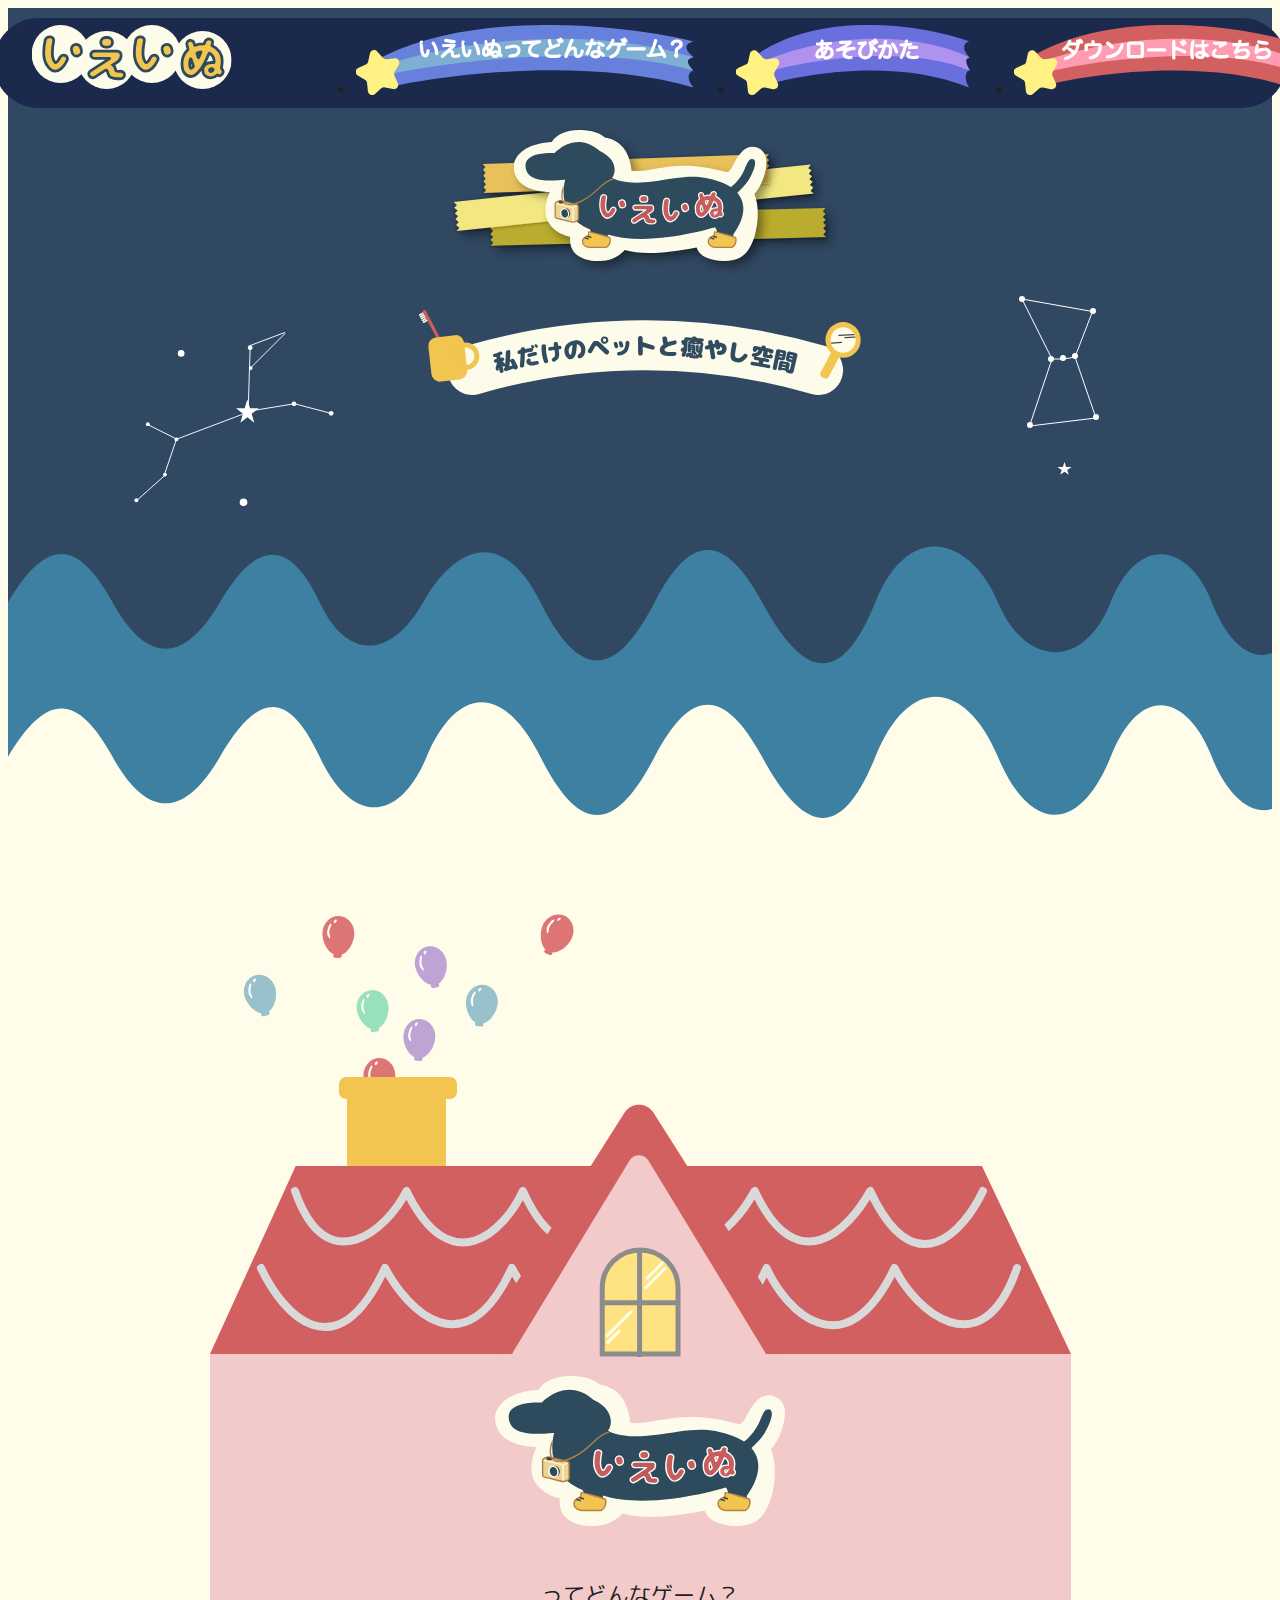
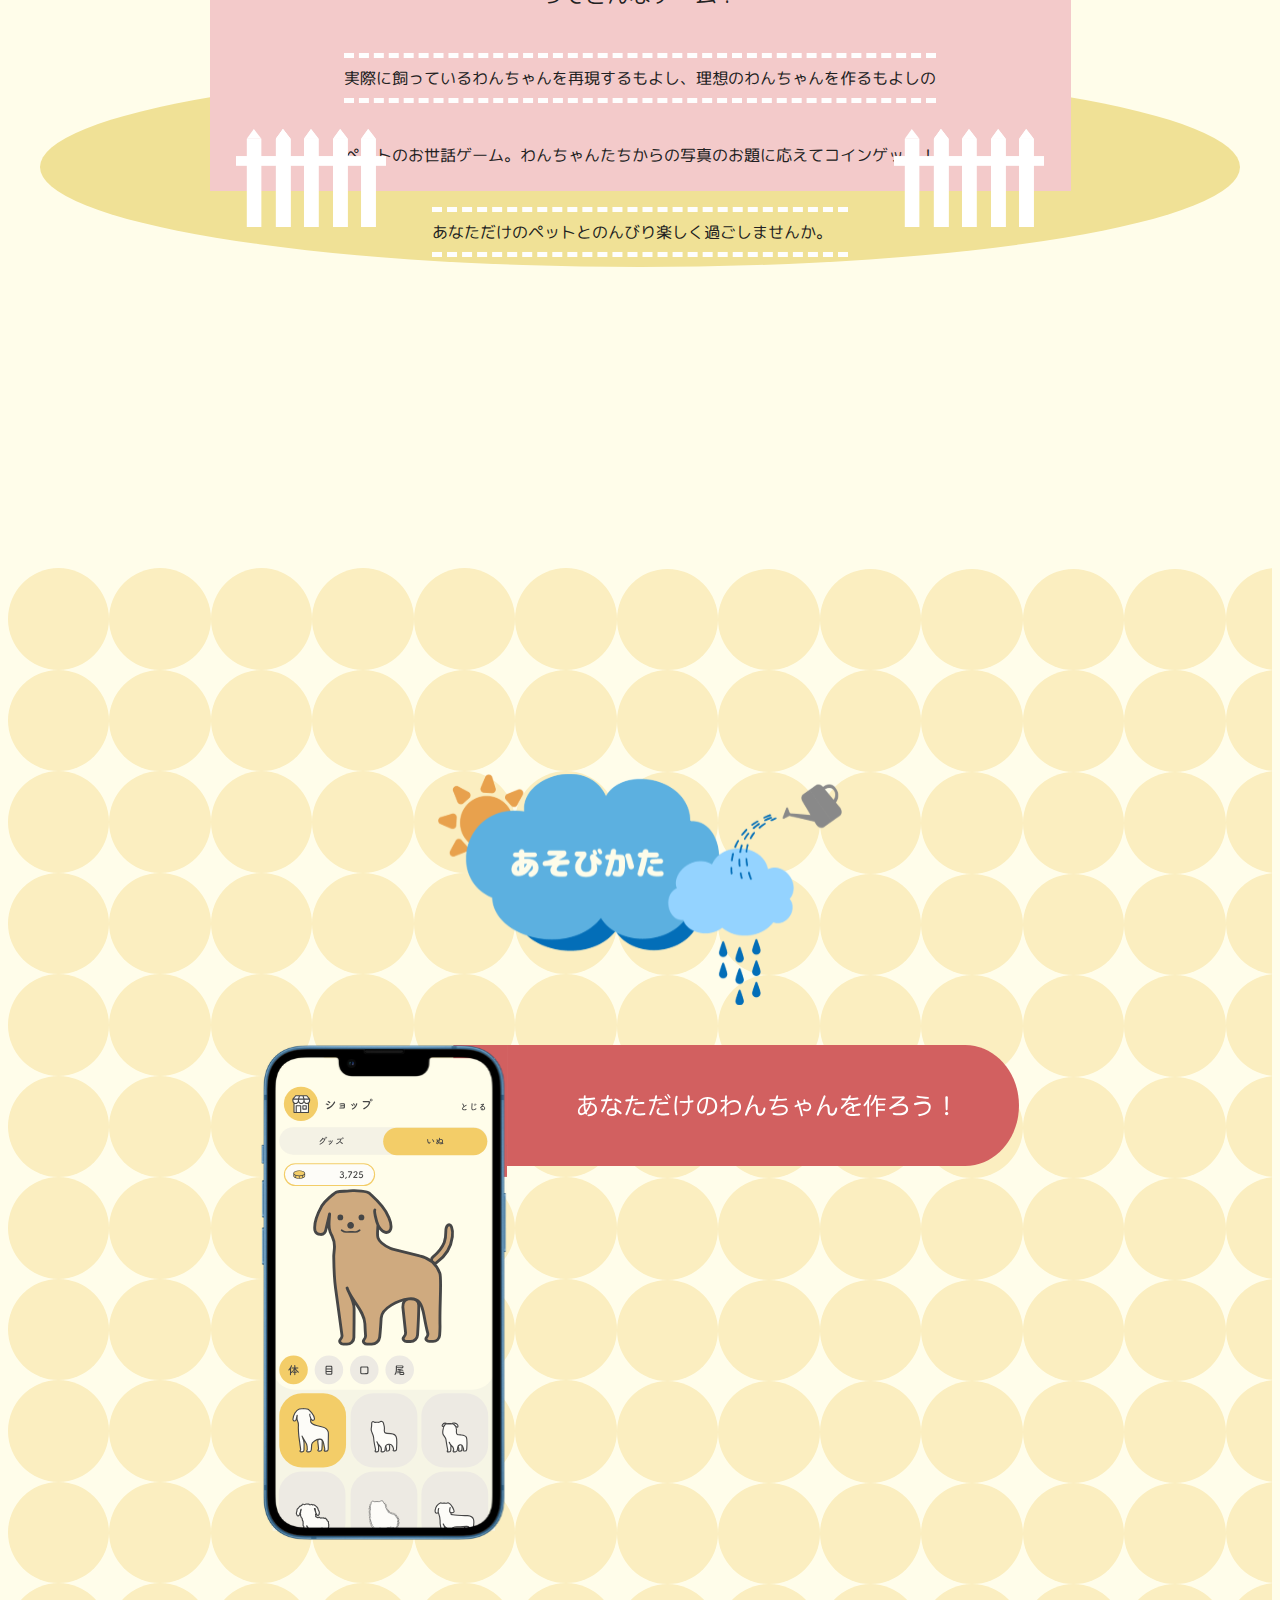
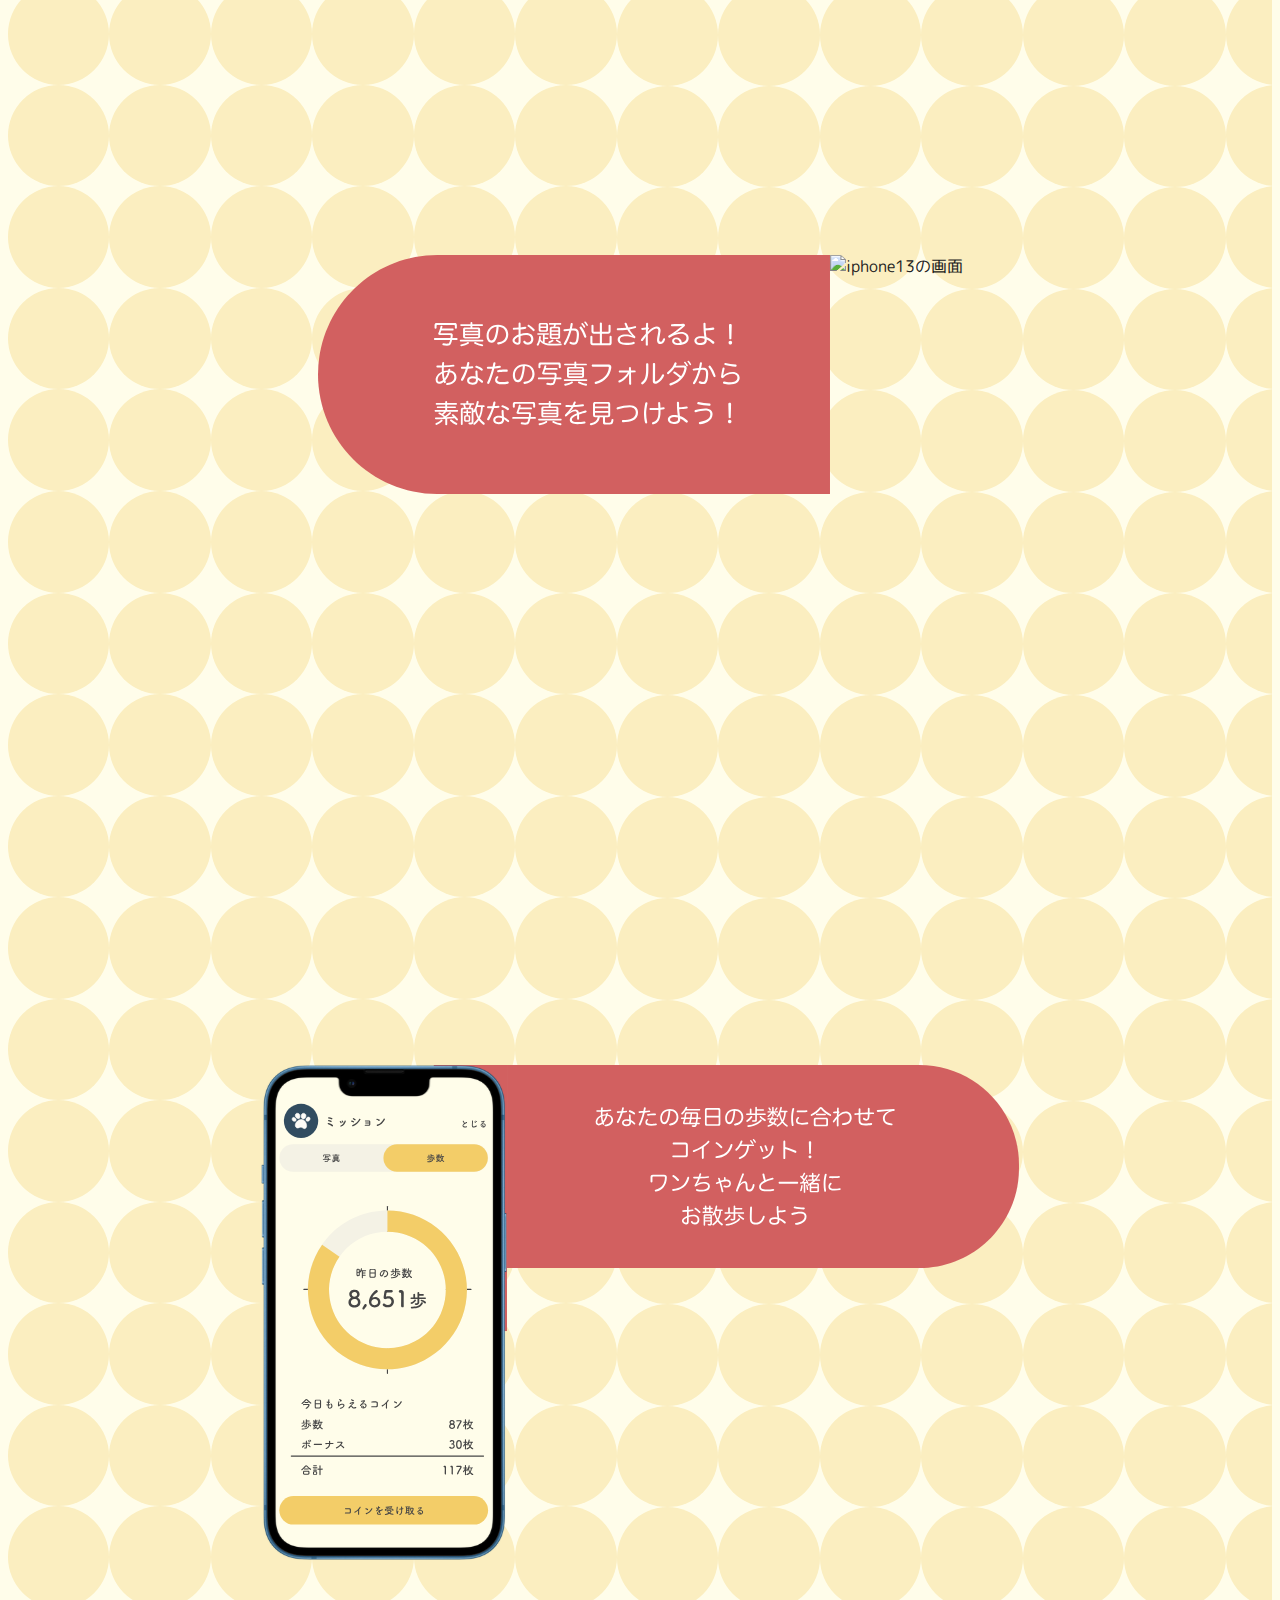
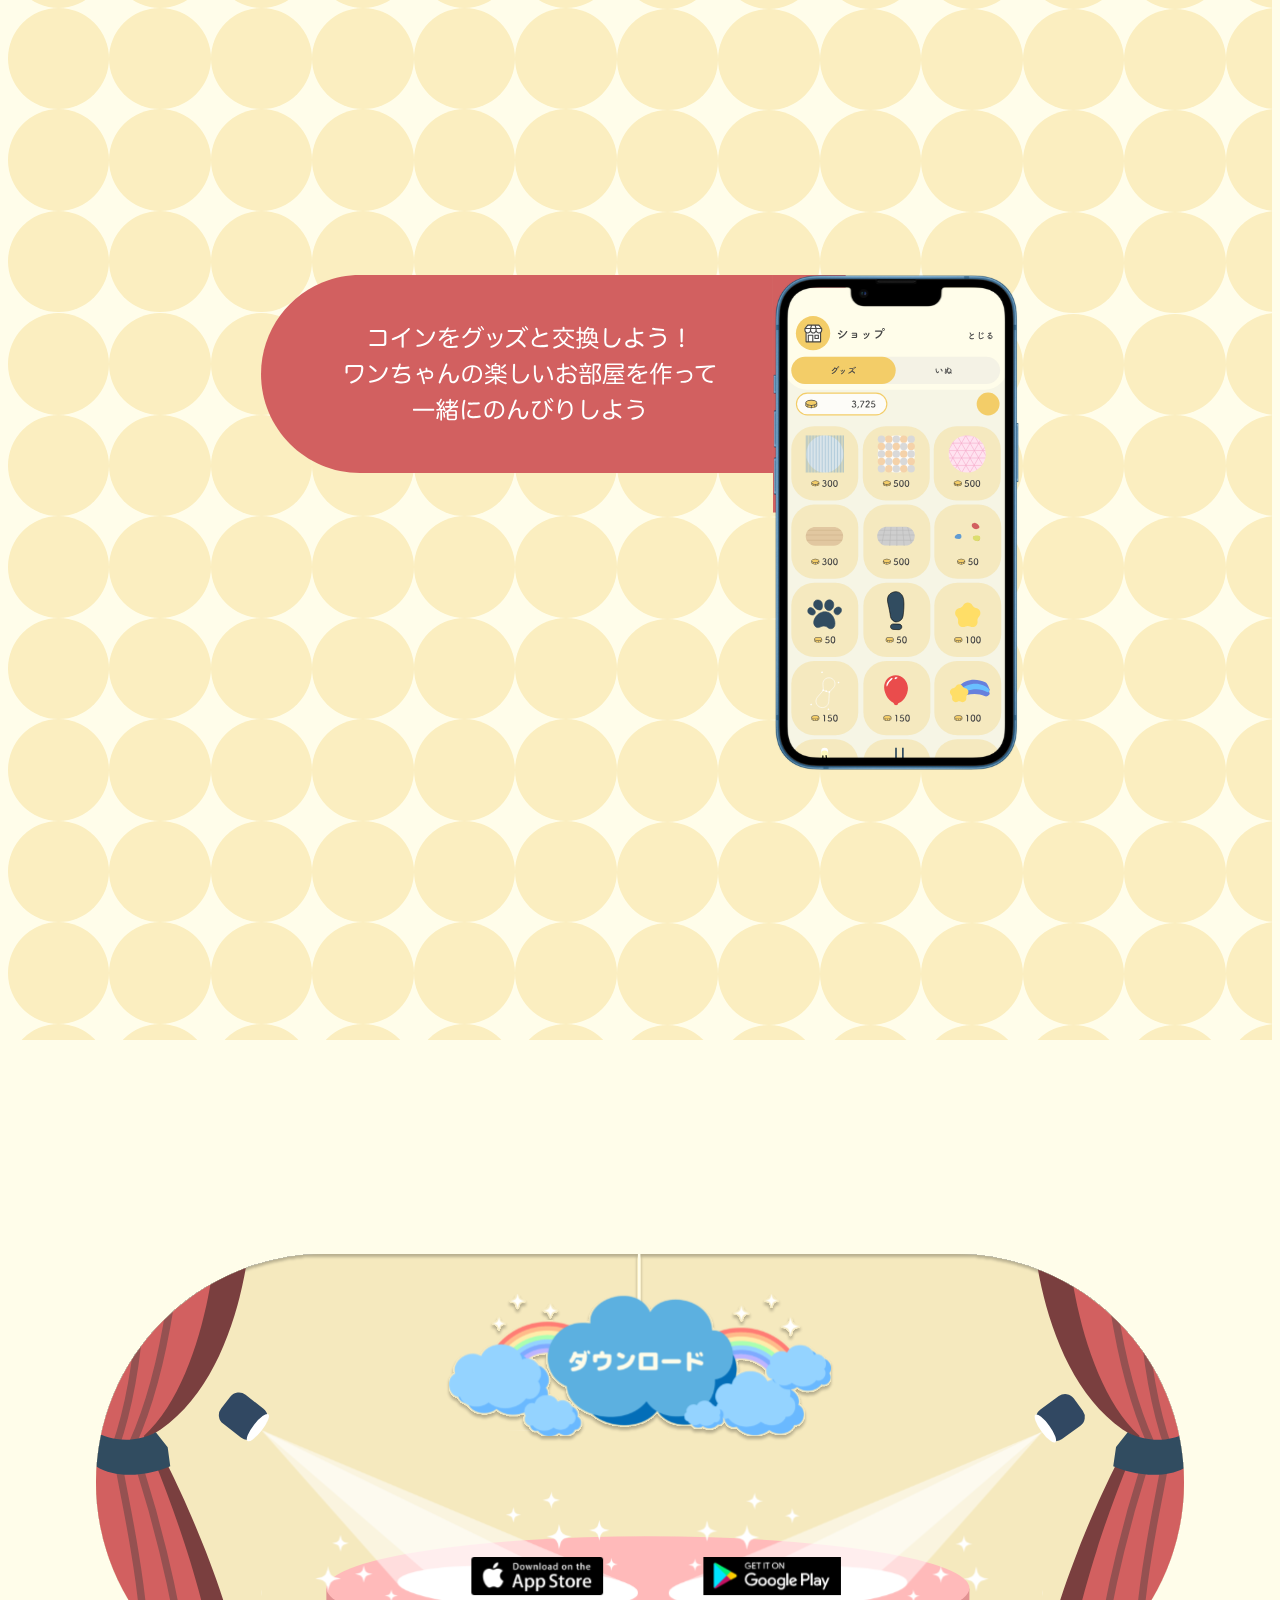
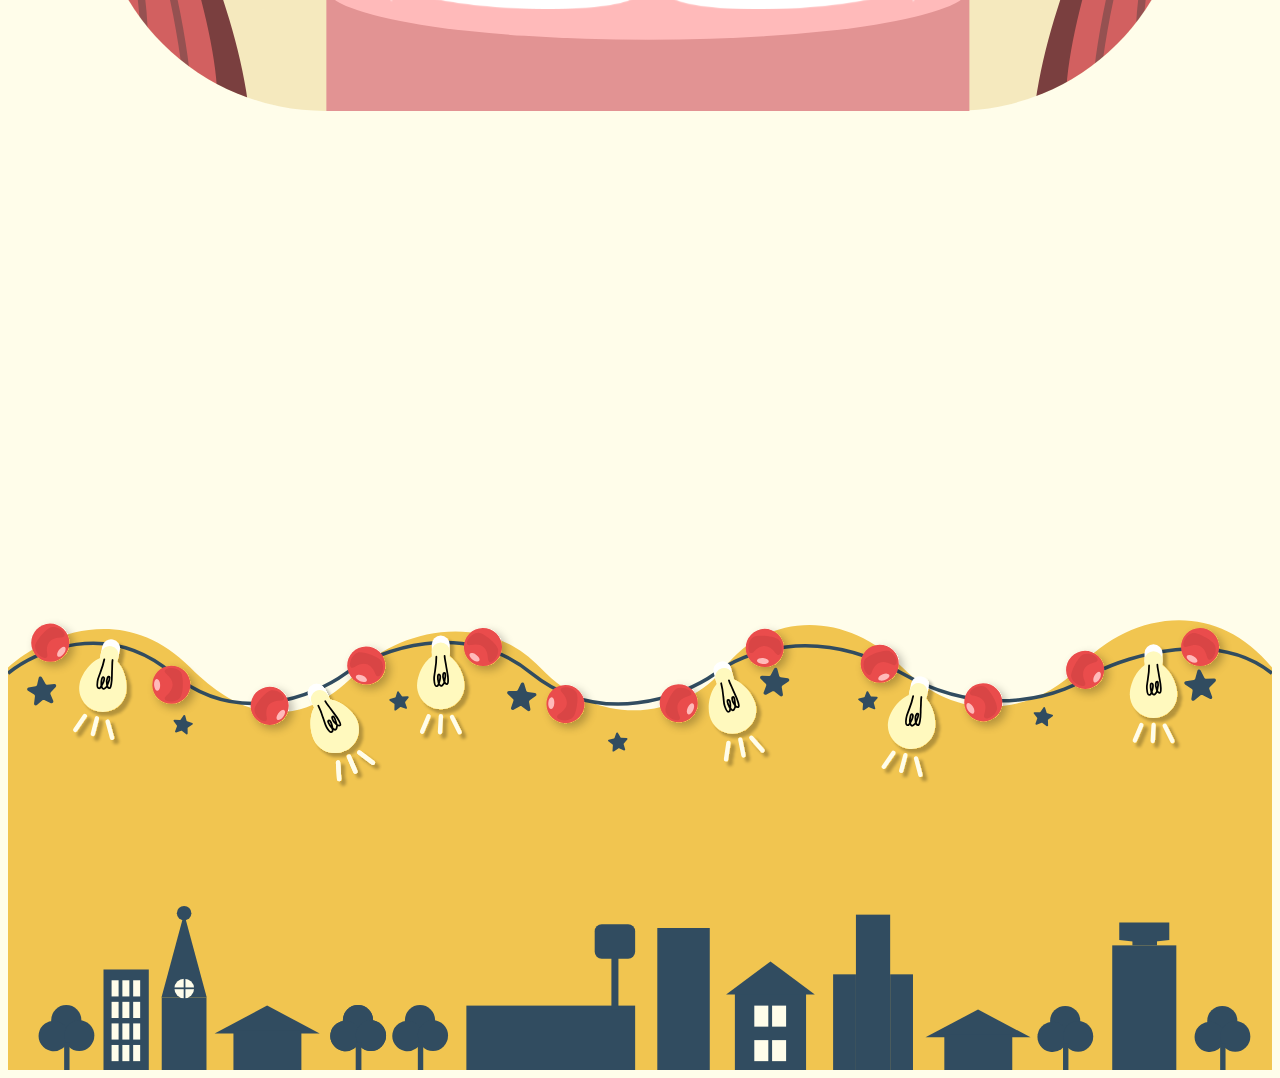
==== commit 47f435c4: "プロトタイプサイトを実装" ====
--- a/index.html
+++ b/index.html
@@ -170,7 +170,9 @@
     <!-- (5)ここから -->
     <!-- インストール -->
     <section id="install" class="section install">
-      <img src="./images/download4.svg" class="download">
+      <a href="./link_mock.html">
+        <img src="./images/download4.svg" class="download">
+      </a>
     </section>
     <!-- (5)ここまで -->
 
--- a/style.css
+++ b/style.css
@@ -496,25 +496,19 @@
   position: absolute;
   z-index: 30;
   top: 53%;
-  left: 38%;
-  transform: translateX(-50%);
-}
-
-.about_logo {
-  animation: about_logo 3s infinite ease-in-out .8s alternate;
-  display: inline-block;
-  transition: 1.0s ease-in-out;
-}
-
-@keyframes about_logo {
+
+  animation: about_logo_anime 3s infinite ease-in-out .8s alternate;
+}
+
+@keyframes about_logo_anime {
   0% {
-    transform:translate(0, 0) rotate(-3deg);
+    transform:rotateZ(-3deg);
   }
   50% {
-    transform:translate(0, -3px) rotate(0deg);
+    transform:rotateZ(0deg);
   }
   100% {
-    transform:translate(0, 0) rotate(3deg);
+    transform:rotateZ(3deg);
   }
 }
 
